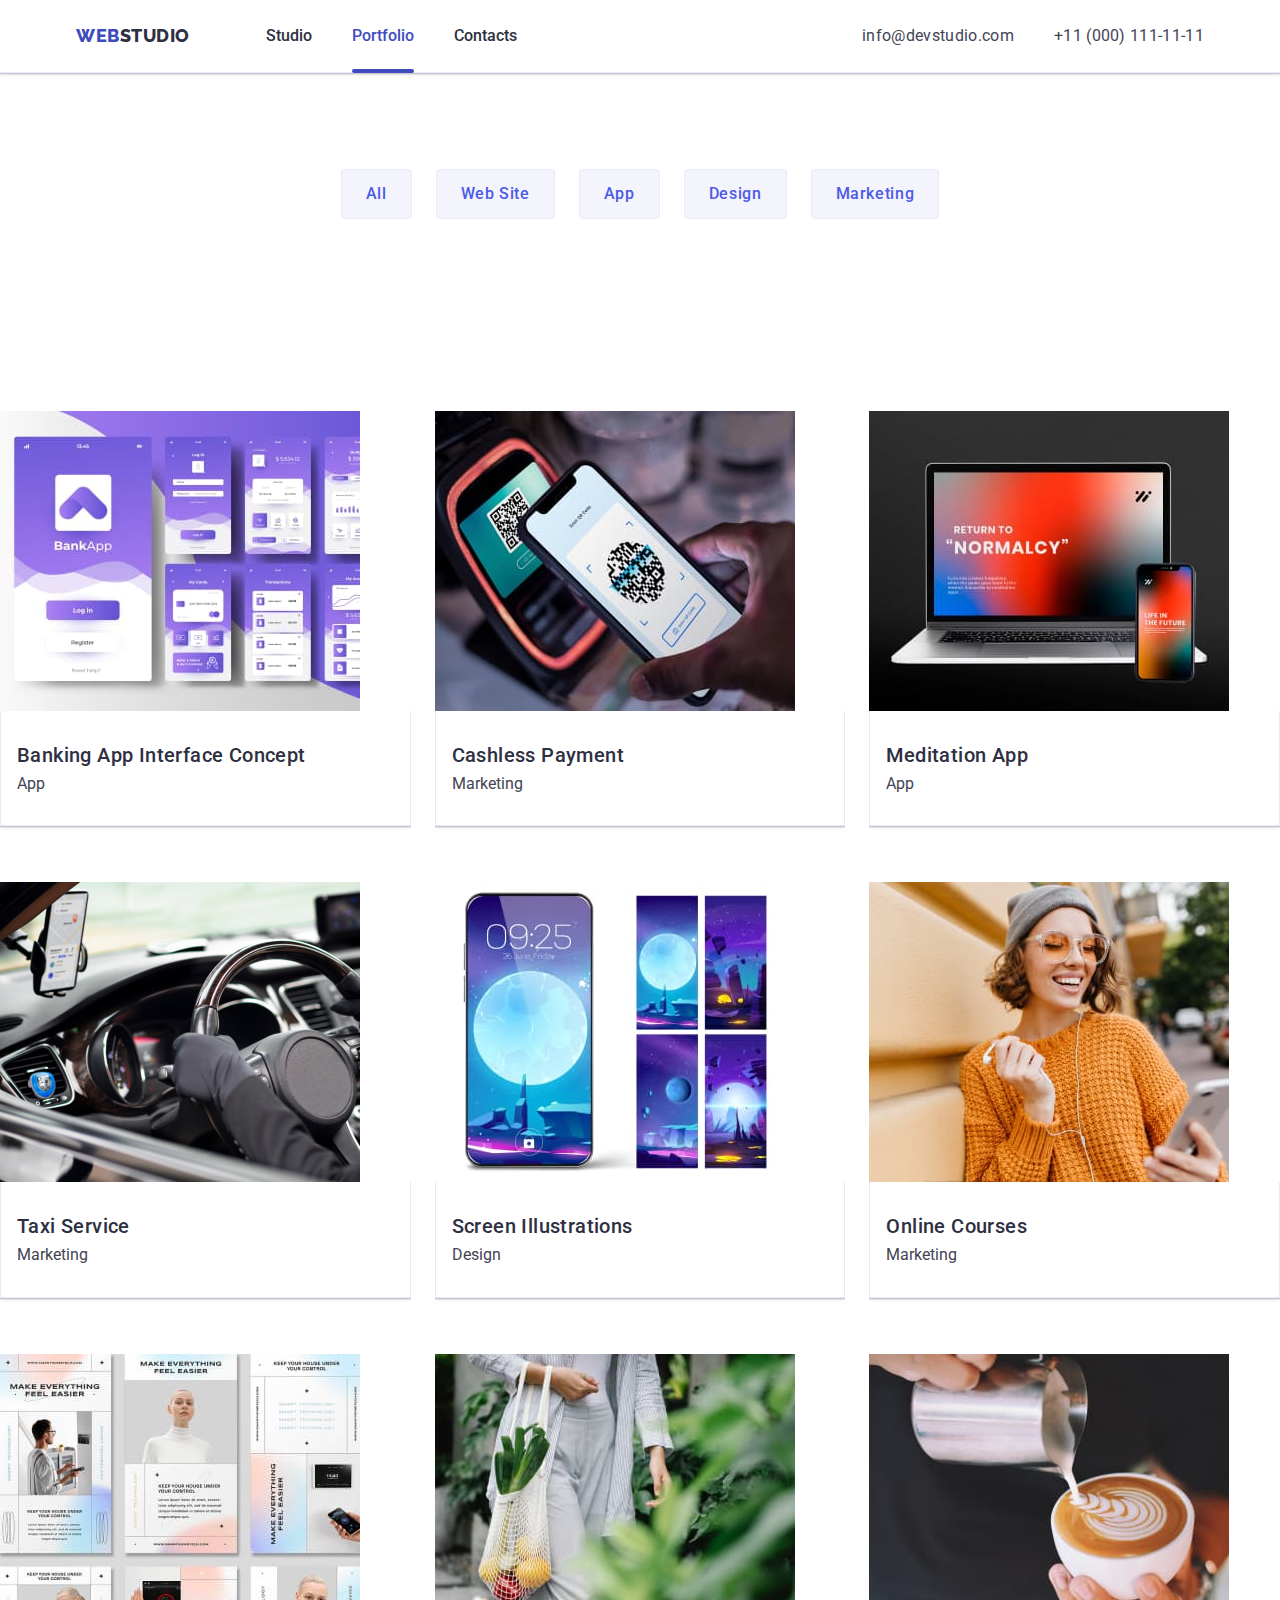
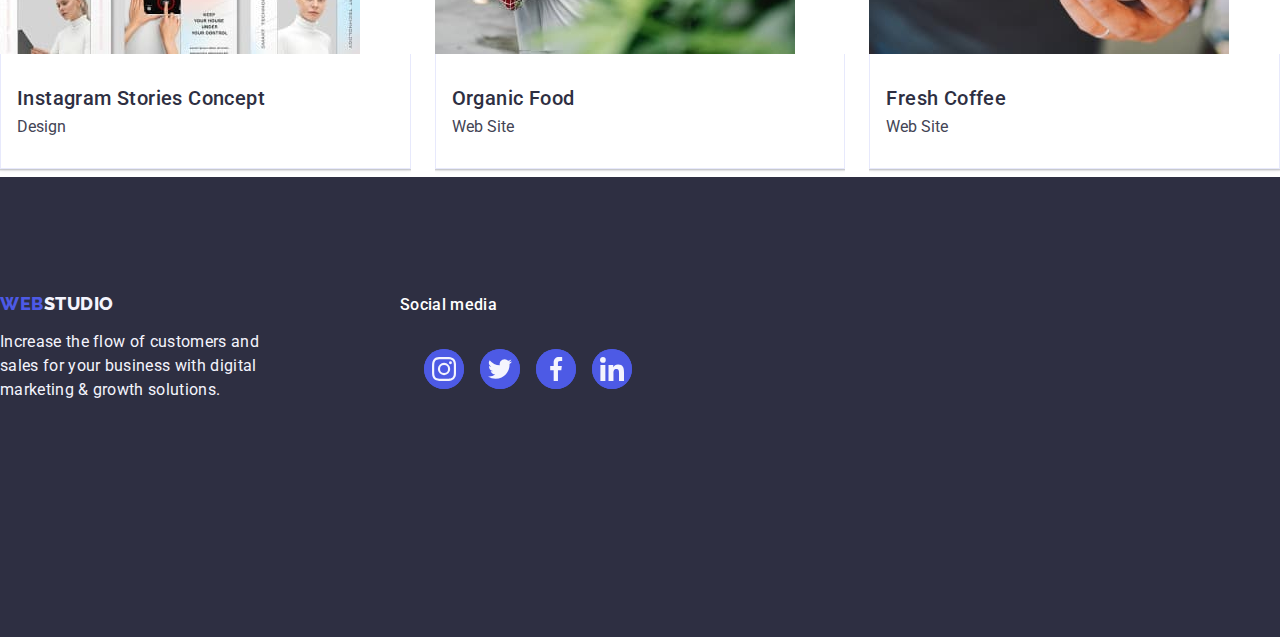
==== portfolio.html @ b07b15a2 "<p class="link projects" ====
<!DOCTYPE html>
<html lang="en">
  <head>
    <meta charset="UTF-8" />
    <meta name="viewport" content="width=device-width, initial-scale=1.0" />
    <meta name="description" content="Effective Solutions for Your Business" />
    <!-- Font links -->
    <link rel="preconnect" href="https://fonts.googleapis.com" />
    <link rel="preconnect" href="https://fonts.gstatic.com" crossorigin />
    <link
      href="https://fonts.googleapis.com/css2?family=Montserrat:ital,wght@0,700;1,400&family=Raleway:wght@800&family=Roboto:wght@400;500;700&display=swap"
      rel="stylesheet"
    />

    <!-- Normalize -->
    <link
      rel="stylesheet"
      href="https://cdn.jsdelivr.net/npm/modern-normalize@2.0.0/modern-normalize.min.css"
    />

    <title>Business</title>
    <link rel="stylesheet" href="./css/styles.css" />
  </head>
  <body>
    <!-- Header section -->
    <header class="header-start">
      <!-- Favicon -->
      <div class="header-container-header container">
        <nav class="navigation">
          <a class="link header-logo" href="./index.html"
            >Web<span class="header-logo-dark">Studio</span>
          </a>
          <ul class="pages-list list">
            <li class="pages-list-item">
              <a class="pages-list-link link" href="./index.html">Studio</a>
            </li>
            <li class="pages-list-item">
              <a class="pages-list-link current link" href="./portfolio.html"
                >Portfolio</a
              >
            </li>
            <li class="pages-list-item">
              <a class="pages-list-link link" href="">Contacts</a>
            </li>
          </ul>
        </nav>

        <address class="header-address">
          <ul class="list address-list">
            <li class="header-address-list">
              <a
                class="header-address-list-item link"
                href="./mailto:info@devstudio.com."
                >info@devstudio.com
              </a>
            </li>
            <li class="header-address-list">
              <a
                class="header-address-list-item link"
                href="./tel:+110001111111"
                >+11 (000) 111-11-11
              </a>
            </li>
          </ul>
        </address>
      </div>
    </header>

    <main>
      <!-- Filters section-->

      <section class="filters-section-filter list">
        <div class="container container-section-filter">
          <h1 class="visually-hidden">filters-section</h1>

          <ul class="list btn-list-filter">
            <li class="filter-item-btn">
              <button class="filter-list-btn-list" type="button">All</button>
            </li>
            <li class="filter-item-btn">
              <button class="filter-list-btn-list" type="button">
                Web Site
              </button>
            </li>
            <li class="filter-item-btn">
              <button class="filter-list-btn-list" type="button">App</button>
            </li>
            <li class="filter-item-btn">
              <button class="filter-list-btn-list" type="button">Design</button>
            </li>
            <li class="filter-item-btn">
              <button class="filter-list-btn-list" type="button">
                Marketing
              </button>
            </li>
          </ul>
        </div>
      </section>
      <!-- Projects section-->
      <!-- projects-card_1 -->
      <section class="projects-card">
        <ul class="list projects-card-worker">
          <li class="projects-card-item">
            <a class="link projects-card-link" href="">
              <div class="projects-box">
                <img
                  class="projects-list-img"
                  src="./images/p-img1.jpg"
                  alt="App"
                  width="360"
                  height="300"
                />
              </div>
              <div class="container-projects-card">
                <h2 class="projects-card-caption list">
                  Banking App Interface Concept
                </h2>
                <p class="projects-card-list-text">App</p>
              </div>
            </a>
          </li>

          <!-- projects-card_2 -->
          
          <li class="projects-card-item">
            <a class="link projects-card-link" href="">
              <div class="projects-box">
                <img
                  class="projects-list-img"
                  src="./images/p-img2.jpg"
                  alt="Marketing"
                  width="360"
                  height="300"
                />
                <p class="overlay-text">
                  14 Stylish and User-Friendly App Design Concepts · Task
                  Manager App · Calorie Tracker App · Exotic Fruit Ecommerce App
                  · Cloud Storage App
                </p>
              </div>

              <div class="container-projects-card">
                <h2 class="projects-card-caption list">Cashless Payment</h2>
                <p class="projects-card-list-text">Marketing</p>
              </div>
            </a>
          </li>

          <!-- projects-card_3 -->
          <li class="projects-card-item">
            <a class="link projects-card-link" href="">
              <div class="projects-box">
                <img
                  class="projects-list-img"
                  src="./images/p-img4.jpg"
                  alt="App"
                  width="360"
                  height="300"
                />
              </div>
              <div class="container-projects-card">
                <h2 class="projects-card-caption list">Meditation App</h2>
                <p class="projects-card-list-text">App</p>
              </div>
            </a>
          </li>

          <!-- projects-card_4 -->
          <li class="projects-card-item">
            <a class="link projects-card-link" href="">
              <div class="projects-box">
                <img
                  class="projects-list-img"
                  src="./images/p-img3.jpg"
                  alt="Marketing"
                  width="360"
                  height="300"
                />
              </div>

              <div class="container-projects-card">
                <h2 class="projects-card-caption list">Taxi Service</h2>
                <p class="projects-card-list-text">Marketing</p>
              </div>
            </a>
          </li>

          <!-- projects-card_5 -->
          <li class="projects-card-item">
            <a class="link projects-card-link" href="">
              <div class="projects-box">
                <img
                  class="projects-list-img"
                  src="./images/p-img5.jpg"
                  alt="Design"
                  width="360"
                  height="300"
                />
              </div>

              <div class="container-projects-card">
                <h2 class="projects-card-caption list">Screen Illustrations</h2>
                <p class="projects-card-list-text">Design</p>
              </div>
            </a>
          </li>

          <!-- projects-card_6 -->
          <li class="projects-card-item">
            <a class="link projects-card-link" href="">
              <div class="projects-box">
                <img
                  class="projects-list-img"
                  src="./images/p-img6.jpg"
                  alt="Marketing"
                  width="360"
                  height="300"
                />
              </div>

              <div class="container-projects-card">
                <h2 class="projects-card-caption list">Online Courses</h2>
                <p class="projects-card-list-text">Marketing</p>
              </div>
            </a>
          </li>

          <!-- projects-card_7 -->
          <li class="projects-card-item">
            <a class="link projects-card-link" href="">
              <div class="projects-box">
                <img
                  class="projects-list-img"
                  src="./images/p-img7.jpg"
                  alt="Design"
                  width="360"
                  height="300"
                />
              </div>

              <div class="container-projects-card">
                <h2 class="projects-card-caption list">
                  Instagram Stories Concept
                </h2>
                <p class="projects-card-list-text">Design</p>
              </div>
            </a>
          </li>

          <!-- projects-card_8 -->
          <li class="projects-card-item">
            <a class="link projects-card-link" href="">
              <div class="projects-box">
                <img
                  class="projects-list-img"
                  src="./images/p-img8.jpg"
                  alt="Web Site"
                  width="360"
                  height="300"
                />
              </div>

              <div class="container-projects-card">
                <h2 class="projects-card-caption list">Organic Food</h2>
                <p class="projects-card-list-text">Web Site</p>
              </div>
            </a>
          </li>

          <!-- projects-card_9 -->
          <li class="projects-card-item">
            <a class="link projects-card-link" href="">
              <div class="projects-box">
                <img
                  class="projects-list-img"
                  src="./images/p-img9.jpg"
                  alt="Web Site"
                  width="360"
                  height="300"
                />
              </div>

              <div class="container-projects-card">
                <h2 class="projects-card-caption list">Fresh Coffee</h2>
                <p class="projects-card-list-text">Web Site</p>
              </div>
            </a>
          </li>
        </ul>
      </section>
    </main>

    <!--Footer section-->

    <footer class="footer-finish">
      <div class="footer-content">
        <div class="footer-logo-text">
          <a class="footer-logo-link link" href="./index.html"
            >Web<span class="footer-logo-dark">Studio</span></a
          >
          <p class="footer-page-text">
            Increase the flow of customers and sales for your business with
            digital marketing & growth solutions.
          </p>
        </div>
        <div class="footer-social">
          <p class="footer-social-text">Social media</p>
          <ul class="footer-list">
            <li class="footer-item-link">
              <a href="" class="footer-icon-link">
                <svg class="footer-icon-soc" width="24" height="24">
                  <use href="./images/icons.svg#icon-instagram"></use>
                </svg>
              </a>
            </li>
            <li class="footer-item-link">
              <a href="" class="footer-icon-link">
                <svg class="footer-icon-soc" width="24" height="24">
                  <use href="./images/icons.svg#icon-twitter"></use>
                </svg>
              </a>
            </li>
            <li class="footer-item-link">
              <a href="" class="footer-icon-link">
                <svg class="footer-icon-soc" width="24" height="24">
                  <use href="./images/icons.svg#icon-facebook"></use>
                </svg>
              </a>
            </li>
            <li class="footer-item-link">
              <a href="" class="footer-icon-link">
                <svg class="footer-icon-soc" width="24" height="24">
                  <use href="./images/icons.svg#icon-linkedin"></use>
                </svg>
              </a>
            </li>
          </ul>
        </div>
      </div>
    </footer>
  </body>
</html>
---- css/styles.css ----
/* Base styles */
:root {
  --primary-font: Roboto, sans-serif;
  --link-logo-font: Raleway, sans-serif;
  --primavery-logo-color: #4d5ae5;
  --primavery-logo-color: #2e2f42;
  --primary-black-color: #212121;
  --primary-white-color: #ffffff;
  --primary-accent-color: #4d5ae5;
  --secondary-accent-color: #e7e9fc;
  --primary-navyblue-color: #2e2f42;
  --primary-slate-color: #434455;
  --active-link-color: #404bbf;
  --light-background-color: #f4f4fd;
  --light-background-color: #2e2f42;
  --primavery-background-btn-color: #f4f4fd;
  --primavery-list-color: #2e2f42;
  --primavery-doing-title: #2e2f42;
  --primavery-team-title: #2e2f42;
  --primavery-team-text: #434455;
  --primavery-footer-text: #f4f4fd;
  --primavery-page-color: #404bbf;
  --primavery-address-color: #434455;
  --primavery-header-color: #434455;
  --primavery-filter-btn-color: #4d5ae5;
  --primavery-background-filter-color: #f4f4fd;
  --primavery-caption-color: #2e2f42;
  --primavery-border-color: 1px solid #e7e9fc;
  --primavery-custtitle-color: #2e2f42;
  --primavery-cust-icon-color: #8e8f99;
  --primavery-soc-link-team-background-color: #4d5ae5;
  --primavery-footer-social-text: color: #FFFFFF;
  --primavery-footicon-background-color: #4d5ae5;
  --primavery-footer-icon-soc-fill: #f4f4fd;
}

body {
  font-family: Roboto, sans-serif;
  font-style: normal;
  background-color: #ffffff;
  font-size: 16px;
  font-weight: 400;
  color: #434455;
}
h1,
h2,
h3,
p {
  margin: 0;
}
*,
::after,
::before {
  box-sizing: border-box;
}
img {
  display: block;
}
.link {
  text-decoration: none;
}
.list {
  list-style: none;
  margin: 0;
  padding: 0;
}
.header-start {
  box-shadow: 0px 2px 1px rgba(46, 47, 66, 0.08),
    0px 1px 1px rgba(46, 47, 66, 0.16), 0px 1px 6px rgba(46, 47, 66, 0.08);
}

.container {
  width: 1158px;
  padding: 0 15px;
  margin: 0 auto;
}
.visually-hidden {
  position: absolute;
  width: 1px;
  height: 1px;
  margin: -1px;
  border: 0;
  padding: 0;

  white-space: nowrap;
  clip-path: inset(100%);
  clip: rect(0 0 0 0);
  overflow: hidden;
}
button {
  font-family: inherit;
  cursor: pointer;
}
.header-start {
  border-bottom: 1px solid #e7e9fc;
  box-shadow: 0px 2px 1px rgba(46, 47, 66, 0.08),
    0px 1px 1px rgba(46, 47, 66, 0.16), 0px 1px 6px rgba(46, 47, 66, 0.08);
}
.header-container-header {
  display: flex;
  align-items: center;
}
.navigation {
  display: flex;
  align-items: center;
}
.header-logo {
  font-family: 'Raleway', sans-serif;
  font-size: 18px;
  font-style: normal;
  font-weight: 800;
  letter-spacing: 0.03em;
  text-transform: uppercase;
  list-style: none;
  line-height: 1.17;
  margin-right: 76px;
  position: relative;
  color: #404bbf;
}
.header-logo-dark {
  color: var(--iris);
  font-family: 'Raleway', sans-serif;
  font-size: 18px;
  font-weight: 800;
  line-height: 1.17;
  text-transform: uppercase;
  color: #2e2f42;
}

.pages-list {
  display: flex;
  gap: 40px;
}
.pages-list-item {
  gap: 40px;
}

.pages-list-link {
  color: #434455;
  font-weight: 500;
  font-size: 16px;
  line-height: 1.5;
  text-decoration: none;
  color: #2e2f42;
  list-style: none;
  padding: 24px 0;
  display: block;
  position: relative;
  transition: color 250ms cubic-bezier(0.4, 0, 0.2, 1);

}

.pages-list-link.current::after {
  content: '';
  position: absolute;
  left: 0;
  display: block;
  width: 100%;
  height: 4px;
  border-radius: 2px;
  flex-shrink: 0;
  bottom: -1px;
  background-color: #404bbf;
}
.pages-list-link.current,
.pages-list-link:hover,
.pages-list-link:focus {
  color: #404bbf;
}

/* Header address */

.header-address {
  font-style: normal;
  margin-left: auto;
  gap: 40px;
}
.header-address-list {
  transition: color 250ms cubic-bezier(0.4, 0, 0.2, 1);
}

.header-address-list-item {
  color: #434455;
  font-family: Roboto, sans-serif;
  font-size: 16px;
  font-weight: 400;
  line-height: 1.5;
  letter-spacing: 0.02em;
  text-decoration: none;
  transition: color 250ms cubic-bezier(0.4, 0, 0.2, 1);
}
.header-address-list-item:hover,
.header-address-list-item:focus {
  color: #404bbf;
}
.address-list {
  display: flex;
  gap: 40px;
}

/* Hero */
.hero {
  background-color: #2e2f42;
  padding: 188px 0;
  background-repeat: no-repeat;
  background-size: cover;
  background-position: center;
  background-image: linear-gradient(
      rgba(46, 47, 66, 0.7),
      rgba(46, 47, 66, 0.7)
    ),
    url(../images/hero-office.jpg);
  max-width: 1440px;
  background-repeat: no-repeat;
  background-size: cover;
  margin: 0 auto;
}

.hero-title {
  color: var(--white, #fff);
  text-align: center;
  font-family: Roboto;
  font-size: 56px;
  font-style: normal;
  font-weight: 700;
  line-height: 1.07;
  letter-spacing: 0.02em;
  margin-right: auto;
  margin-left: auto;
  max-width: 496px;
  margin-bottom: 48px;
}
.hero-list-btn {
  color: var(--white, #fff);
  /* Button Text */
  font-size: 16px;
  font-style: normal;
  font-weight: 500;
  line-height: 1.5;
  letter-spacing: 0.04em;
  font-family: 'Roboto', sans-serif;
  font-family: inherit;
  border: none;
  min-width: 169px;
  height: 56px;
  margin-right: auto;
  margin-left: auto;
  display: block;
  border-radius: 4px;
  transition: background-color 250ms cubic-bezier(0.4, 0, 0.2, 1);
  border-radius: 4px;
  background: var(--iris, #4d5ae5);
  box-shadow: 0px 4px 4px 0px rgba(0, 0, 0, 0.15);
}

.hero-list-btn:hover,
.hero-list-btn:focus {
  background-color: #404bbf;
}

/* Indicators */

.indicators-section-list {
  padding: 120px 0;
}

.indicators-list {
  display: flex;
  gap: 24px;
}
.indicators-list-caption {
  color: #2e2f42;
  font-size: 20px;
  font-weight: 500;
  line-height: 1.2;
  letter-spacing: 0.02em;
  margin-bottom: 8px;
}
.indicators-icon-list {
  width: calc((100% - 72px) / 4);
  display: flex;
  align-items: center;
  justify-content: center;
  width: 264px;
  height: 112px;
  background-color: #f4f4fd;
  border-radius: 4px;
  margin-bottom: 8px;
}
.indicators-list-icon {
  display: flex;
}

.indicators-list-text {
  color: var(--slate, #434455);
  font-size: 16px;
  font-weight: 400;
  line-height: 1.5;
  letter-spacing: 0.02em;
}

/* We are doing */
.doing {
  padding-bottom: 120px;
}
.list-doing-title {
  color: var(--navyblue, #2e2f42);
  text-align: center;
  font-family: Roboto;
  font-size: 36px;
  font-weight: 700;
  letter-spacing: 0.02em;
  text-transform: capitalize;
  line-height: 1.11;
  margin-bottom: 72px;
}
.list-doing_do {
  box-shadow: 0px 1px 6px rgba(46, 47, 66, 0.08),
    0px 1px 1px rgba(46, 47, 66, 0.16), 0px 2px 1px rgba(46, 47, 66, 0.08);
}
.doing-list-list {
  display: flex;
  gap: 24px;
}

.doing-list-img {
  width: calc((100% - 72px) / 4);
}

/* Team card */

.team {
  padding: 120px 0;  
  max-width: 1440px;
  margin: auto;
}
.team-card-container {
  padding: 32px 0;;
}

.team-title-list {
  color: var(--navyblue, #2e2f42);
  text-align: center;
  font-family: Roboto;
  font-size: 36px;
  font-weight: 700;
  line-height: 1.11;
  letter-spacing: 0.02em;
  text-transform: capitalize; 
  margin-bottom: 72px;
}
.team-list {
  letter-spacing: 0.02em;
  display: flex;
  gap: 24px;
}
.team-list-img {
  border-radius: 0px 0px 4px 4px;
  box-shadow: 0px 2px 1px 0px rgba(46, 47, 66, 0.08),
    0px 1px 1px 0px rgba(46, 47, 66, 0.16),
    0px 1px 6px 0px rgba(46, 47, 66, 0.08);
  width: calc(100%-72px) / 4;
  display: block;
  max-width: 100%;
  height: auto;
}
.team-card-name {
  padding: 32px 0;
  width: 232px;
  height: 56px;
}

.team-list-position {
  color: var(--navyblue, #2e2f42);
  font-family: Roboto;
  font-size: 20px;
  font-weight: 500;
  line-height: 1.2;
  letter-spacing: 0.02em;
  text-align: center;
  margin-bottom: 8px;
}

.team-list-text {
  margin-bottom: 8px;
  text-align: center;
  font-size: 16px;
  line-height: 1.5em;
  letter-spacing: 0.02em;
}
.social-list {
  display: flex;
  gap: 24px;
  justify-content: center;
  
}
.social-card-item {
 width: 40px;
 height: 40px;
 
}
.social-team-link {
  border-radius: 50%;
  width: 100%;
  height: 100%;
  background-color: #4d5ae5; 
  display: flex;
  align-items: center;
  justify-content: center;
  transition: background-color 250ms cubic-bezier(0.4, 0, 0.2, 1);
}
.social-team-link:hover,
.social-team-link:focus {
  background-color: #404bbf;
}
.social-team-icon {
  fill: #f4f4fd;  
}

/* Customers section */
.customers-section-link {
  padding-top: 120px;
  padding-bottom: 120px;
}

.customers-title {
  color: #2e2f42;
  font-size: 36px;
  line-height: 1.11;
  margin-bottom: 72px;
  display: flex;
  align-items: center;
  justify-content: center;
}
.customers-link-icon {
  display: flex;
  gap: 24px;
}
.customers-social-icon {
  width: calc((100% - 120px) / 6);
  height: 88px;
  color: 250ms cubic-bezier(0.4, 0, 0.2, 1);
}

.social-link {
  width: 100%;
  height: 100%;
  border: 1px solid #8e8f99;
  border-radius: 4px;
  display: flex;
  align-items: center;
  justify-content: center;
  color: #8e8f99;
  transition: border-color 250ms cubic-bezier(0.4, 0, 0.2, 1),
  color 250ms cubic-bezier(0.4, 0, 0.2, 1);
}
.social-link:hover,
.social-link:focus {
  border-color: #404bbf; 
  color: #404bbf;
    
}
.icon-customers-link {
  fill: currentColor;
}

/* Footer */
.footer-finish {
  background-color: #2e2f42;
  padding: 100px 0;
}
.footer-content {  
  align-items: baseline;
  margin-right: 120px;
  display: flex;
 }
 .footer-logo-text {
  margin-right: 120px;
 }

.footer-logo-link {
  color: var(--iris, #4d5ae5);
  font-family: 'Raleway', sans-serif;
  font-size: 18px;
  font-style: normal;
  font-weight: 800;
  letter-spacing: 0.03em;
  text-transform: uppercase;
  list-style: none;
  line-height: 1.17;
  background-color: #2e2f42;
  margin-bottom: 16px;
  display: inline-block;
}

.footer-logo-dark {
  text-transform: uppercase;
  color: #2e2f42;
  color: #f4f4fd;
  margin-bottom: 16px;
}

.footer-page-text {
  color: var(--cloud, #f4f4fd);
  font-family: 'Roboto', sans-serif;
  font-size: 16px;
  font-style: normal;
  line-height: 1.5;
  letter-spacing: 0.02em;
  border: none;
  max-width: 264px;
  margin-bottom: 16px;
}
.footer-social {  
  gap: 24px;  
  align-items: center;
  justify-content: center;
  margin-bottom: 132px; 
 
                        
}
.footer-social-text {
  font-weight: 500;
  font-size: 16px;
  line-height: 1.5;
  letter-spacing: 0.02em;
  color: #ffffff;
  padding: 16px;
  margin-bottom: 16px;  
  
}
.footer-list {
  display: flex;
  gap: 16px;   
}
.footer-item-link {
  width: 100%;
  height: 100%; 
  background-color: #4d5ae5;
  border-radius: 50%;
  display: flex;
  align-items: center;
  justify-content: center;
  width: calc((100% - 36px) / 4);
  width: 40px;
  height: 40px;
  
}
.footer-icon-link {
  width: 100%;
  height: 100%; 
  display: flex;
  align-items: center;
  justify-content: center;   
  fill: var(--iris, #4D5AE5);
  background-color: #4d5ae5;
  border-radius: 50%;
  transition: background-color 250ms cubic-bezier(0.4, 0, 0.2, 1);
}
.footer-icon-link:hover,
.footer-icon-link:focus {
background-color: #31d0aa;

}

.footer-icon-soc {
 gap: 16px;
 color: rgba(244, 244, 253, 1);
 fill:  #f4f4fd; 
}
 


/* Modal window  */
.backrop {
 position: fixed;
  top: 0;
  left: 0;
  width: 100%;
  height: 100%;  
  background-color: rgba(46, 47, 66, 0.4);
  visibility: 250ms cubic-bezier(0.4, 0, 0.2, 1); 
   transition: opacity 250ms cubic-bezier(0.4, 0, 0.2, 1), visibility 250ms cubic-bezier(0.4, 0, 0.2, 1);
}

.backrop.is-hidden {
  opacity: 0;
  pointer-events: none;
  visibility: hidden;
  
}
.modal {
  transition: opacity 250ms cubic-bezier(0.4, 0, 0.2, 1);
  position: absolute;
  transform: translate(-50%, -50%) scale(1); 
  top: 50%;
  left: 50%;
  opacity: 1;
  width: 408px;
  min-height: 584px;
  border-radius: 4px;
  transition: transform 250ms cubic-bezier(0.4, 0, 0.2, 1);
  box-shadow:  0px 1px 1px rgba(0, 0, 0, 0.14);
  background: var(--dairy, #FCFCFC);
  box-shadow: 0px 1px 1px rgba(0, 0, 0, 0.14), 0px 1px 3px rgba(0, 0, 0, 0.12), 0px 2px 1px rgba(0, 0, 0, 0.2); 

}
.modal-btn {
  position: absolute;
  top: 24px;
  right: 24px;
  width: 24px;
  height: 24px;
  border-radius: 50%; 
  display: flex;
  align-items: center;
  justify-content: center;
  padding: 0;   
  background-color: #e7e9fc;
  border: 1px solid rgba(0, 0, 0, 0.1);  
  transition: background-color 250ms cubic-bezier(0.4, 0, 0.2, 1), border 250ms cubic-bezier(0.4, 0, 0.2, 1); 
}
.modal-btn:hover,
.modal-btn:focus {
 background-color: #404bbf;
 border: none;
 fill: #ffffff;
}
 
.modal-btn-icon {
  color: rgba(46, 47, 66, 1);
  flex-shrink: 0;
   transition: fill 250ms cubic-bezier(0.4, 0, 0.2, 1); 
}
/* Portfolio*/

.container-section-main {
  padding-top: 96px;
  padding-bottom: 120px;
}

/* Filter */

.filters-section-filter {
  padding-top: 96px;
  padding-bottom: 120px;
}
.container-section-filter {
  align-items: center;
  gap: 24px;
}
.btn-list-filter {
  display: flex;
  justify-content: center;
  gap: 24px;
  margin-bottom: 72px;
}
.filter-item-btn {
  transition: color 250ms cubic-bezier(0.4, 0, 0.2, 1),
   background-color 250ms cubic-bezier(0.4, 0, 0.2, 1),
   border-color 250ms cubic-bezier(0.4, 0, 0.2, 1), box-shadow 250ms cubic-bezier(0.4, 0, 0.2, 1);
}

.filter-list-btn-list {
  text-align: center;
  list-style: none;
  font-family: 'Roboto', sans-serif;
  font-size: 16px;
  font-style: normal;
  font-weight: 500;
  line-height: 1.5;
  letter-spacing: 0.04em;
  color: #4d5ae5;
  cursor: pointer;
  background: #f4f4fd;
  justify-content: center;
  padding: 12px 24px;
  border: 1px solid #e7e9fc;
  border-radius: 4px;
  transition: color 250ms cubic-bezier(0.4, 0, 0.2, 1), background-color 250ms cubic-bezier(0.4, 0, 0.2, 1), border-color 250ms cubic-bezier(0.4, 0, 0.2, 1), box-shadow 250ms cubic-bezier(0.4, 0, 0.2, 1);
}

.filter-list-btn-list:hover,
.filter-list-btn-list:focus {
  color: #ffffff;
  background-color: #404bbf;
  border: 1px solid transparent;
  box-shadow: 0px 3px 1px rgba(0, 0, 0, 0.1), 0px 2px 1px rgba(0, 0, 0, 0.08), 0px 2px 2px rgba(0, 0, 0, 0.12);
}

/* Projects */
.projects-card {
  position: relative;
  overflow: hidden;
}
.projects-card-worker {
  text-decoration: none;
  display: flex;
  flex-wrap: wrap;
  column-gap: 24px;
  row-gap: 48px;  
}
.projects-card-item {
  list-style: none;
  text-decoration: none;
  width: calc((100% - 48px) / 3);
  overflow: hidden;  
}
.projects-card-item{
  display: block;
  transition: box-shadow 250ms cubic-bezier(0.4, 0, 0.2, 1); 
}
.projects-card-link {
  display: block;
  box-shadow: 0px 1px 6px rgba(46, 47, 66, 0.08),
   0px 1px 1px rgba(46, 47, 66, 0.16),
    0px 2px 1px rgba(46, 47, 66, 0.08);
}
.projects-card--link:hover,
.projects-card--link:focus {
  box-shadow: 0px 1px 6px rgba(46, 47, 66, 0.08), 0px 1px 1px rgba(46, 47, 66, 0.16), 0px 2px 1px rgba(46, 47, 66, 0.08);
}
.projects-card-link:hover .overlay {
 transform: translateX(0);
}
.projects-box {
  position: relative;
  overflow: hidden; 
}
.projects-list-img {
display: block;
}
.overlay-text {
  position: absolute;
  display: flex;
  align-items: center;
  justify-content: center;
  top: 0;
  left: 0; 
  width: 360px;
  height: 300px;                
  padding: 40px;
  transform: translateY(100%);
  transition-property: transform;
  transition-duration: 400ms;
  transition-timing-function: ease;    
  background: var(--iris, #4D5AE5);
  color: var(--cloud, #F4F4FD);  
  padding: 24px 16px;   
  font-size: 16px;
  font-style: normal;
  font-weight: 400;
  line-height: 1.5;
  letter-spacing: 0,2em; 
}


.container-projects-card {
  padding: 32px 16px;
  border: 1px solid #e7e9fc;
  border-top: none;
  margin-bottom: 8px;
  position: relative;
  overflow: hidden;
}

.projects-card-caption {
  font-family: 'Roboto', sans-serif;
  font-size: 20px;
  font-style: normal;
  font-weight: 500;
  line-height: 1.2;
  letter-spacing: 0.02em;
  color: #2e2f42;
  margin-bottom: 8px;
}

.projects-card-list-text {
  color: var(--slate, #434455);
  font-family: 'Roboto', sans-serif;
  font-size: 16px;
  font-style: normal;
  font-weight: 400;
  text-decoration: none;
  
}
.projects-card-list-text:hover,
.projects-card-list-text:focus {
  transform: translateY(0%);
}
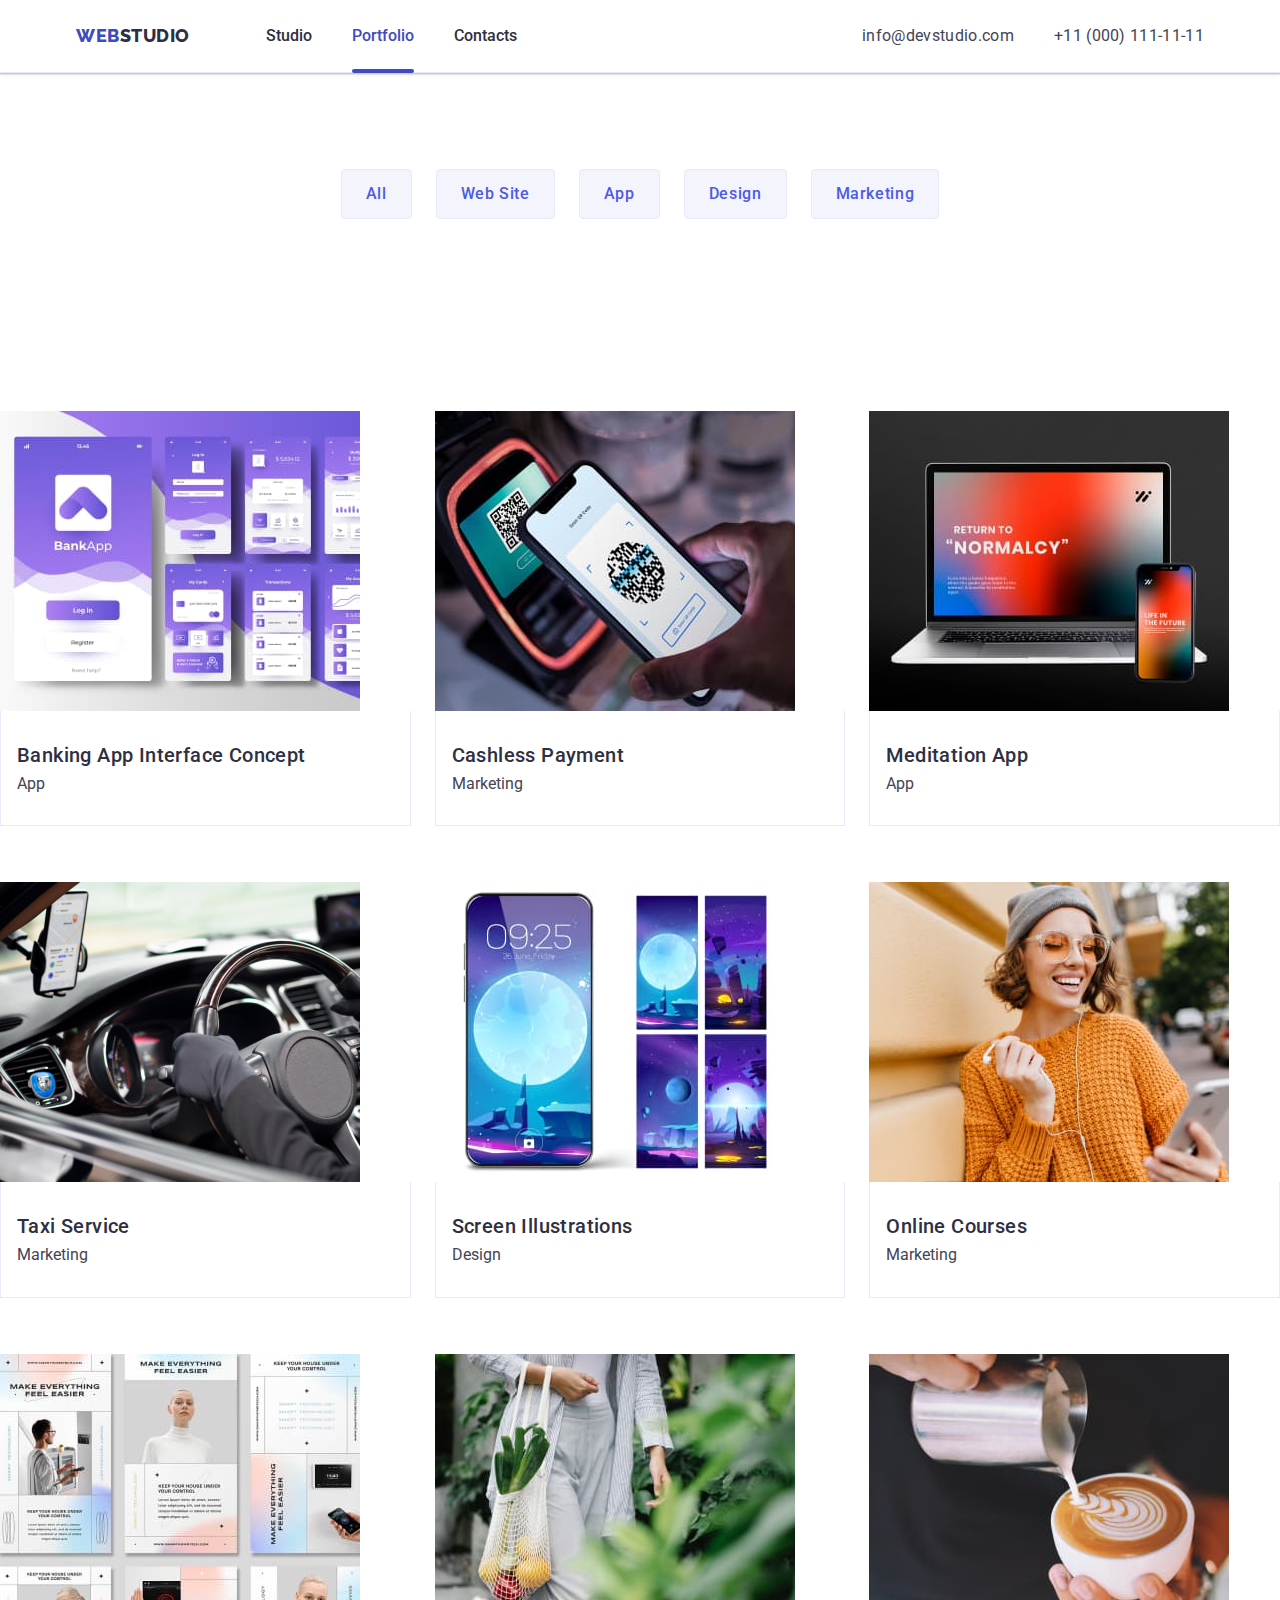
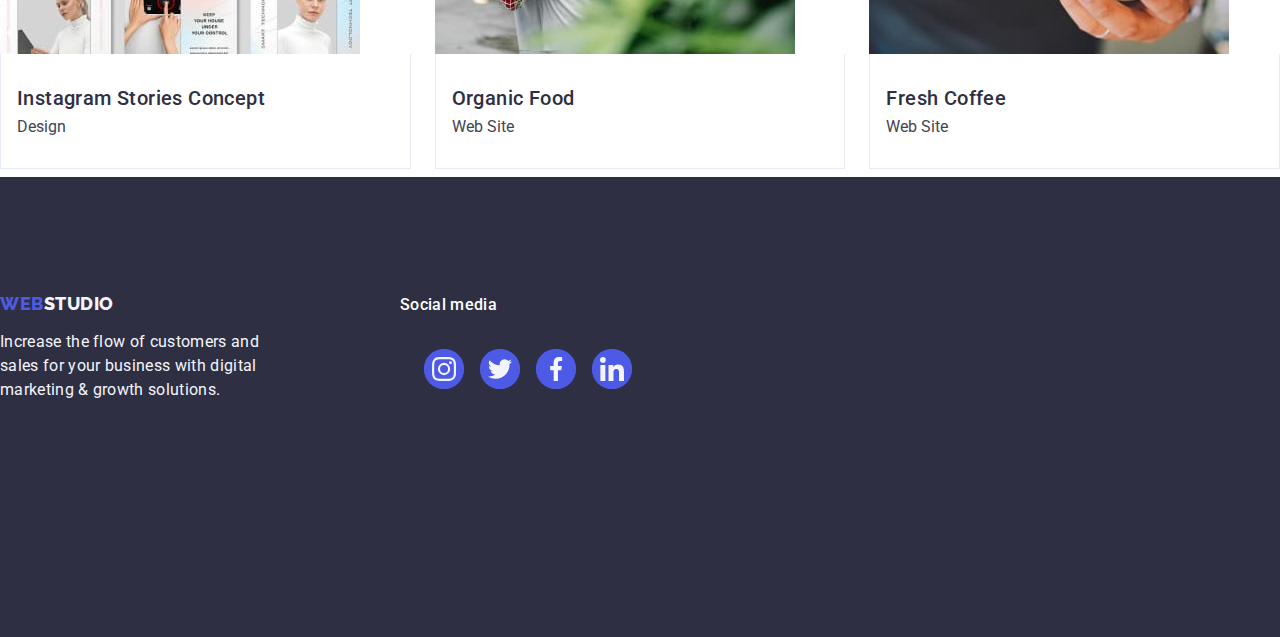
==== commit b24c9bea: "projects-card-" ====
--- a/portfolio.html
+++ b/portfolio.html
@@ -110,13 +110,14 @@
                   width="360"
                   height="300"
                 />
-              </div>
+              
               <div class="container-projects-card">
                 <h2 class="projects-card-caption list">
                   Banking App Interface Concept
                 </h2>
                 <p class="projects-card-list-text">App</p>
               </div>
+            </div>
             </a>
           </li>
 
--- a/css/styles.css
+++ b/css/styles.css
@@ -712,12 +712,11 @@
 }
 .projects-card-link {
   display: block;
-  box-shadow: 0px 1px 6px rgba(46, 47, 66, 0.08),
-   0px 1px 1px rgba(46, 47, 66, 0.16),
-    0px 2px 1px rgba(46, 47, 66, 0.08);
-}
-.projects-card--link:hover,
-.projects-card--link:focus {
+  transition: box-shadow 250ms linear;
+  
+}
+.projects-card-link:hover,
+.projects-card-link:focus {
   box-shadow: 0px 1px 6px rgba(46, 47, 66, 0.08), 0px 1px 1px rgba(46, 47, 66, 0.16), 0px 2px 1px rgba(46, 47, 66, 0.08);
 }
 .projects-card-link:hover .overlay {
@@ -740,7 +739,7 @@
   width: 360px;
   height: 300px;                
   padding: 40px;
-  transform: translateY(100%);
+  transform: translateX(-100%);
   transition-property: transform;
   transition-duration: 400ms;
   transition-timing-function: ease;    
@@ -751,7 +750,8 @@
   font-style: normal;
   font-weight: 400;
   line-height: 1.5;
-  letter-spacing: 0,2em; 
+  
+   
 }
 
 
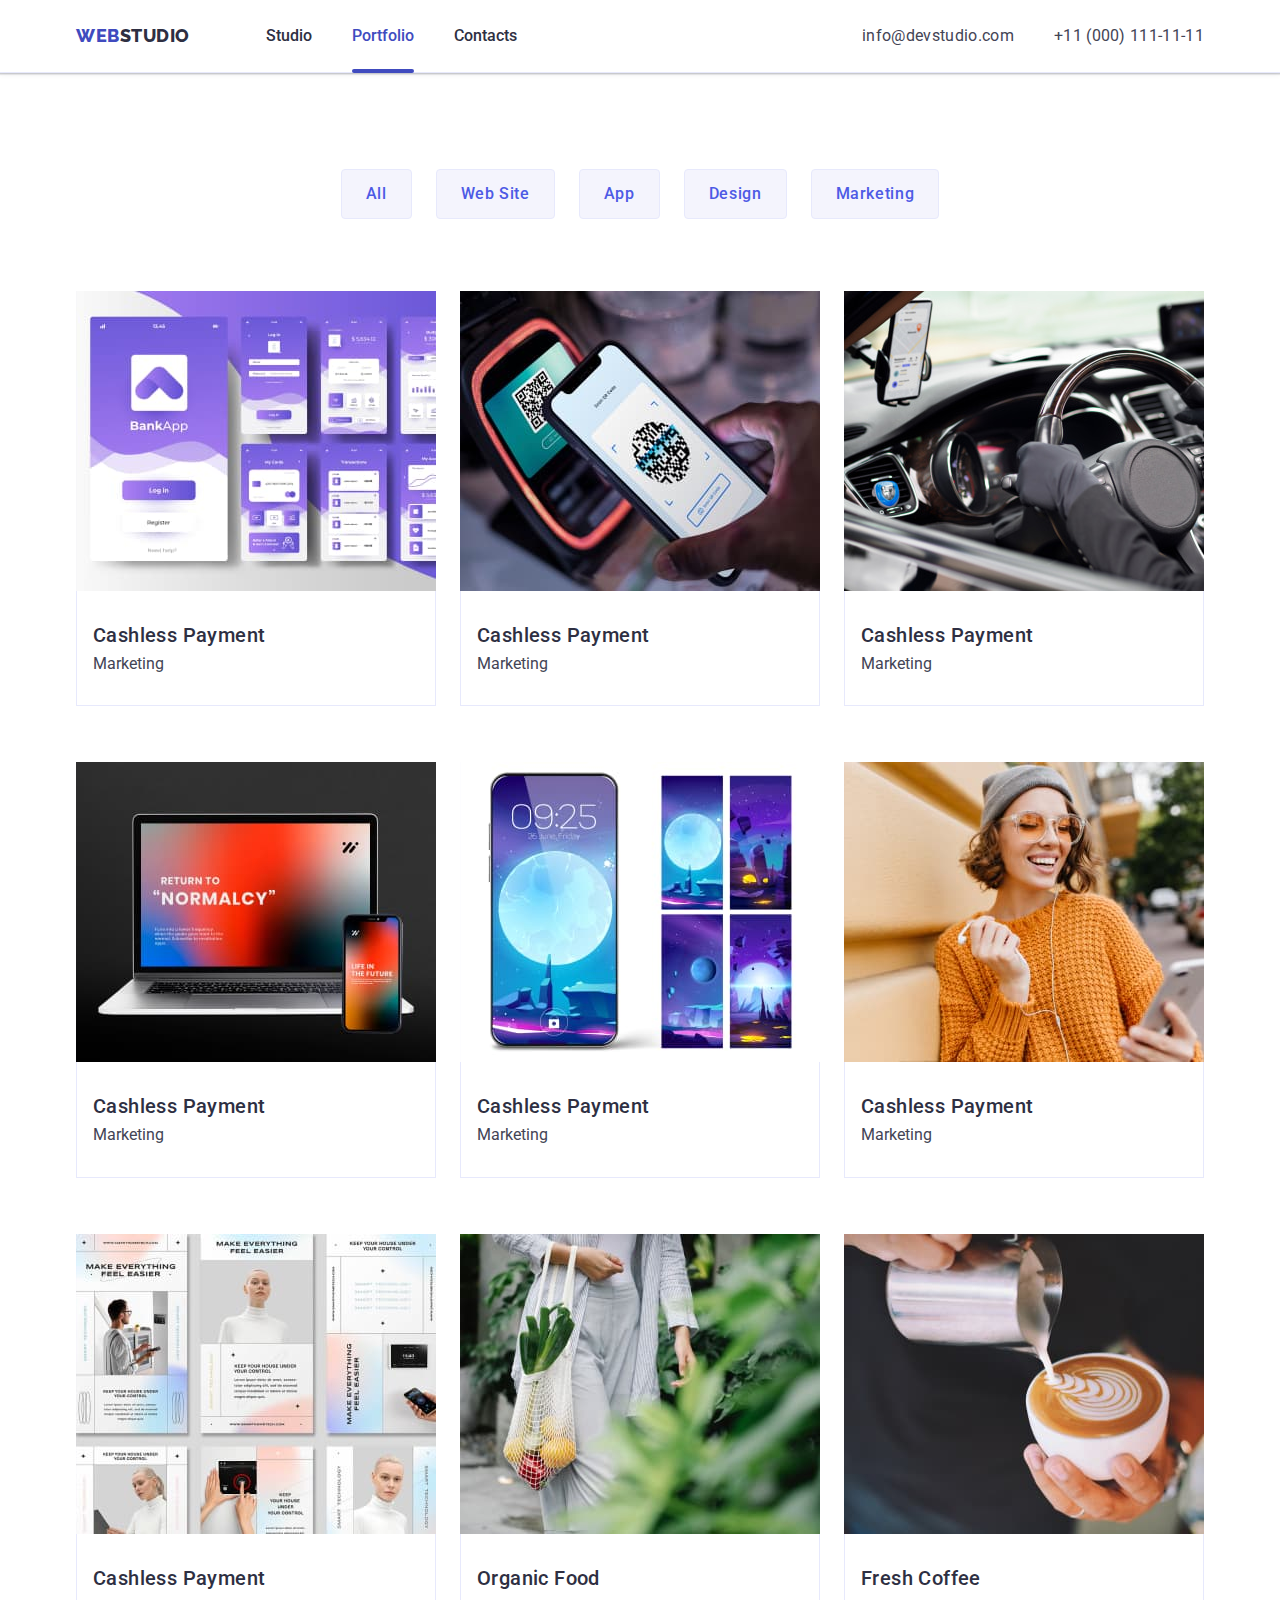
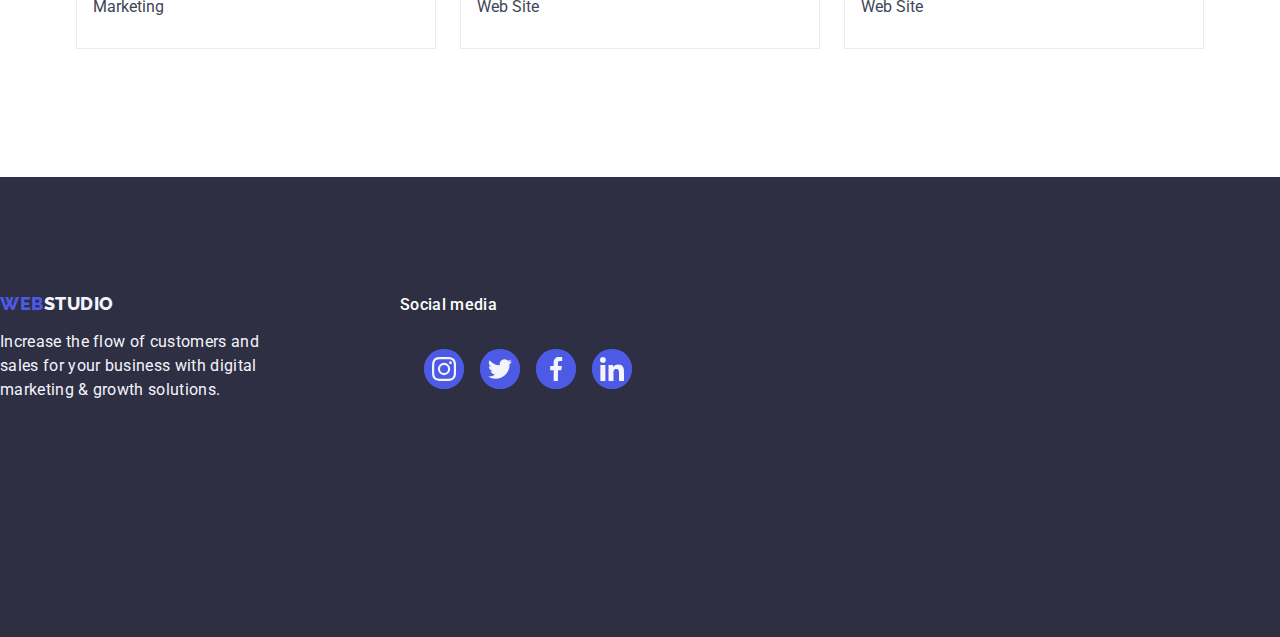
==== commit e2f425cf: "portfolso" ====
--- a/portfolio.html
+++ b/portfolio.html
@@ -65,11 +65,12 @@
         </address>
       </div>
     </header>
-
-    <main>
+<main>
+    
       <!-- Filters section-->
 
       <section class="filters-section-filter list">
+        
         <div class="container container-section-filter">
           <h1 class="visually-hidden">filters-section</h1>
 
@@ -94,11 +95,11 @@
               </button>
             </li>
           </ul>
-        </div>
-      </section>
-      <!-- Projects section-->
-      <!-- projects-card_1 -->
-      <section class="projects-card">
+        
+      
+                  <!-- Projects section-->
+                   <!-- projects-card_1 -->
+      
         <ul class="list projects-card-worker">
           <li class="projects-card-item">
             <a class="link projects-card-link" href="">
@@ -106,18 +107,21 @@
                 <img
                   class="projects-list-img"
                   src="./images/p-img1.jpg"
-                  alt="App"
-                  width="360"
-                  height="300"
-                />
-              
-              <div class="container-projects-card">
-                <h2 class="projects-card-caption list">
-                  Banking App Interface Concept
-                </h2>
-                <p class="projects-card-list-text">App</p>
-              </div>
-            </div>
+                  alt="Marketing"
+                  width="360"
+                  height="300"
+                />
+                <p class="overlay-text">
+                  14 Stylish and User-Friendly App Design Concepts · Task
+                  Manager App · Calorie Tracker App · Exotic Fruit Ecommerce App
+                  · Cloud Storage App
+                </p>
+              </div>
+
+              <div class="container-projects-card">
+                <h2 class="projects-card-caption list">Cashless Payment</h2>
+                <p class="projects-card-list-text">Marketing</p>
+              </div>
             </a>
           </li>
 
@@ -153,60 +157,73 @@
               <div class="projects-box">
                 <img
                   class="projects-list-img"
+                  src="./images/p-img3.jpg"
+                  alt="Marketing"
+                  width="360"
+                  height="300"
+                />
+                <p class="overlay-text">
+                  14 Stylish and User-Friendly App Design Concepts · Task
+                  Manager App · Calorie Tracker App · Exotic Fruit Ecommerce App
+                  · Cloud Storage App
+                </p>
+              </div>
+
+              <div class="container-projects-card">
+                <h2 class="projects-card-caption list">Cashless Payment</h2>
+                <p class="projects-card-list-text">Marketing</p>
+              </div>
+            </a>
+          </li>
+           <!-- projects-card_4 -->
+          <li class="projects-card-item">
+            <a class="link projects-card-link" href="">
+              <div class="projects-box">
+                <img
+                  class="projects-list-img"
                   src="./images/p-img4.jpg"
-                  alt="App"
-                  width="360"
-                  height="300"
-                />
-              </div>
-              <div class="container-projects-card">
-                <h2 class="projects-card-caption list">Meditation App</h2>
-                <p class="projects-card-list-text">App</p>
-              </div>
-            </a>
-          </li>
-
-          <!-- projects-card_4 -->
-          <li class="projects-card-item">
-            <a class="link projects-card-link" href="">
-              <div class="projects-box">
-                <img
-                  class="projects-list-img"
-                  src="./images/p-img3.jpg"
-                  alt="Marketing"
-                  width="360"
-                  height="300"
-                />
-              </div>
-
-              <div class="container-projects-card">
-                <h2 class="projects-card-caption list">Taxi Service</h2>
-                <p class="projects-card-list-text">Marketing</p>
-              </div>
-            </a>
-          </li>
-
-          <!-- projects-card_5 -->
+                  alt="Marketing"
+                  width="360"
+                  height="300"
+                />
+                <p class="overlay-text">
+                  14 Stylish and User-Friendly App Design Concepts · Task
+                  Manager App · Calorie Tracker App · Exotic Fruit Ecommerce App
+                  · Cloud Storage App
+                </p>
+              </div>
+
+              <div class="container-projects-card">
+                <h2 class="projects-card-caption list">Cashless Payment</h2>
+                <p class="projects-card-list-text">Marketing</p>
+              </div>
+            </a>
+          </li>
+           <!-- projects-card_5 -->
           <li class="projects-card-item">
             <a class="link projects-card-link" href="">
               <div class="projects-box">
                 <img
                   class="projects-list-img"
                   src="./images/p-img5.jpg"
-                  alt="Design"
-                  width="360"
-                  height="300"
-                />
-              </div>
-
-              <div class="container-projects-card">
-                <h2 class="projects-card-caption list">Screen Illustrations</h2>
-                <p class="projects-card-list-text">Design</p>
-              </div>
-            </a>
-          </li>
-
-          <!-- projects-card_6 -->
+                  alt="Marketing"
+                  width="360"
+                  height="300"
+                />
+                <p class="overlay-text">
+                  14 Stylish and User-Friendly App Design Concepts · Task
+                  Manager App · Calorie Tracker App · Exotic Fruit Ecommerce App
+                  · Cloud Storage App
+                </p>
+              </div>
+
+              <div class="container-projects-card">
+                <h2 class="projects-card-caption list">Cashless Payment</h2>
+                <p class="projects-card-list-text">Marketing</p>
+              </div>
+            </a>
+          </li>
+           <!-- projects-card_6 -->
           <li class="projects-card-item">
             <a class="link projects-card-link" href="">
               <div class="projects-box">
@@ -217,10 +234,15 @@
                   width="360"
                   height="300"
                 />
-              </div>
-
-              <div class="container-projects-card">
-                <h2 class="projects-card-caption list">Online Courses</h2>
+                <p class="overlay-text">
+                  14 Stylish and User-Friendly App Design Concepts · Task
+                  Manager App · Calorie Tracker App · Exotic Fruit Ecommerce App
+                  · Cloud Storage App
+                </p>
+              </div>
+
+              <div class="container-projects-card">
+                <h2 class="projects-card-caption list">Cashless Payment</h2>
                 <p class="projects-card-list-text">Marketing</p>
               </div>
             </a>
@@ -233,17 +255,20 @@
                 <img
                   class="projects-list-img"
                   src="./images/p-img7.jpg"
-                  alt="Design"
-                  width="360"
-                  height="300"
-                />
-              </div>
-
-              <div class="container-projects-card">
-                <h2 class="projects-card-caption list">
-                  Instagram Stories Concept
-                </h2>
-                <p class="projects-card-list-text">Design</p>
+                  alt="Marketing"
+                  width="360"
+                  height="300"
+                />
+                <p class="overlay-text">
+                  14 Stylish and User-Friendly App Design Concepts · Task
+                  Manager App · Calorie Tracker App · Exotic Fruit Ecommerce App
+                  · Cloud Storage App
+                </p>
+              </div>
+
+              <div class="container-projects-card">
+                <h2 class="projects-card-caption list">Cashless Payment</h2>
+                <p class="projects-card-list-text">Marketing</p>
               </div>
             </a>
           </li>
@@ -288,8 +313,9 @@
             </a>
           </li>
         </ul>
+      </div>
       </section>
-    </main>
+   </main>
 
     <!--Footer section-->
 
--- a/css/styles.css
+++ b/css/styles.css
@@ -704,30 +704,27 @@
   list-style: none;
   text-decoration: none;
   width: calc((100% - 48px) / 3);
-  overflow: hidden;  
-}
-.projects-card-item{
+  overflow: hidden; 
   display: block;
-  transition: box-shadow 250ms cubic-bezier(0.4, 0, 0.2, 1); 
-}
+  transition: box-shadow 250ms cubic-bezier(0.4, 0, 0.2, 1);  
+}
+
 .projects-card-link {
   display: block;
-  transition: box-shadow 250ms linear;
-  
+   
 }
 .projects-card-link:hover,
 .projects-card-link:focus {
+  transform: translateX(0);
   box-shadow: 0px 1px 6px rgba(46, 47, 66, 0.08), 0px 1px 1px rgba(46, 47, 66, 0.16), 0px 2px 1px rgba(46, 47, 66, 0.08);
 }
-.projects-card-link:hover .overlay {
- transform: translateX(0);
-}
+
 .projects-box {
   position: relative;
   overflow: hidden; 
 }
 .projects-list-img {
-display: block;
+  display: block;
 }
 .overlay-text {
   position: absolute;
@@ -736,25 +733,22 @@
   justify-content: center;
   top: 0;
   left: 0; 
-  width: 360px;
-  height: 300px;                
+  width: 100%;
+  height: 100%;                
   padding: 40px;
-  transform: translateX(-100%);
-  transition-property: transform;
-  transition-duration: 400ms;
-  transition-timing-function: ease;    
+  transform: translateX(-100%);   
   background: var(--iris, #4D5AE5);
-  color: var(--cloud, #F4F4FD);  
-  padding: 24px 16px;   
+  color: var(--cloud, #F4F4FD);      
   font-size: 16px;
   font-style: normal;
   font-weight: 400;
-  line-height: 1.5;
-  
-   
-}
-
-
+  line-height: 1.5;  
+  transition: box-shadow 250ms linear;  
+}
+.overlay-text:hover .overlay,
+.overlay-text:focus .overlay {
+  transform: translateX(0);
+}
 .container-projects-card {
   padding: 32px 16px;
   border: 1px solid #e7e9fc;
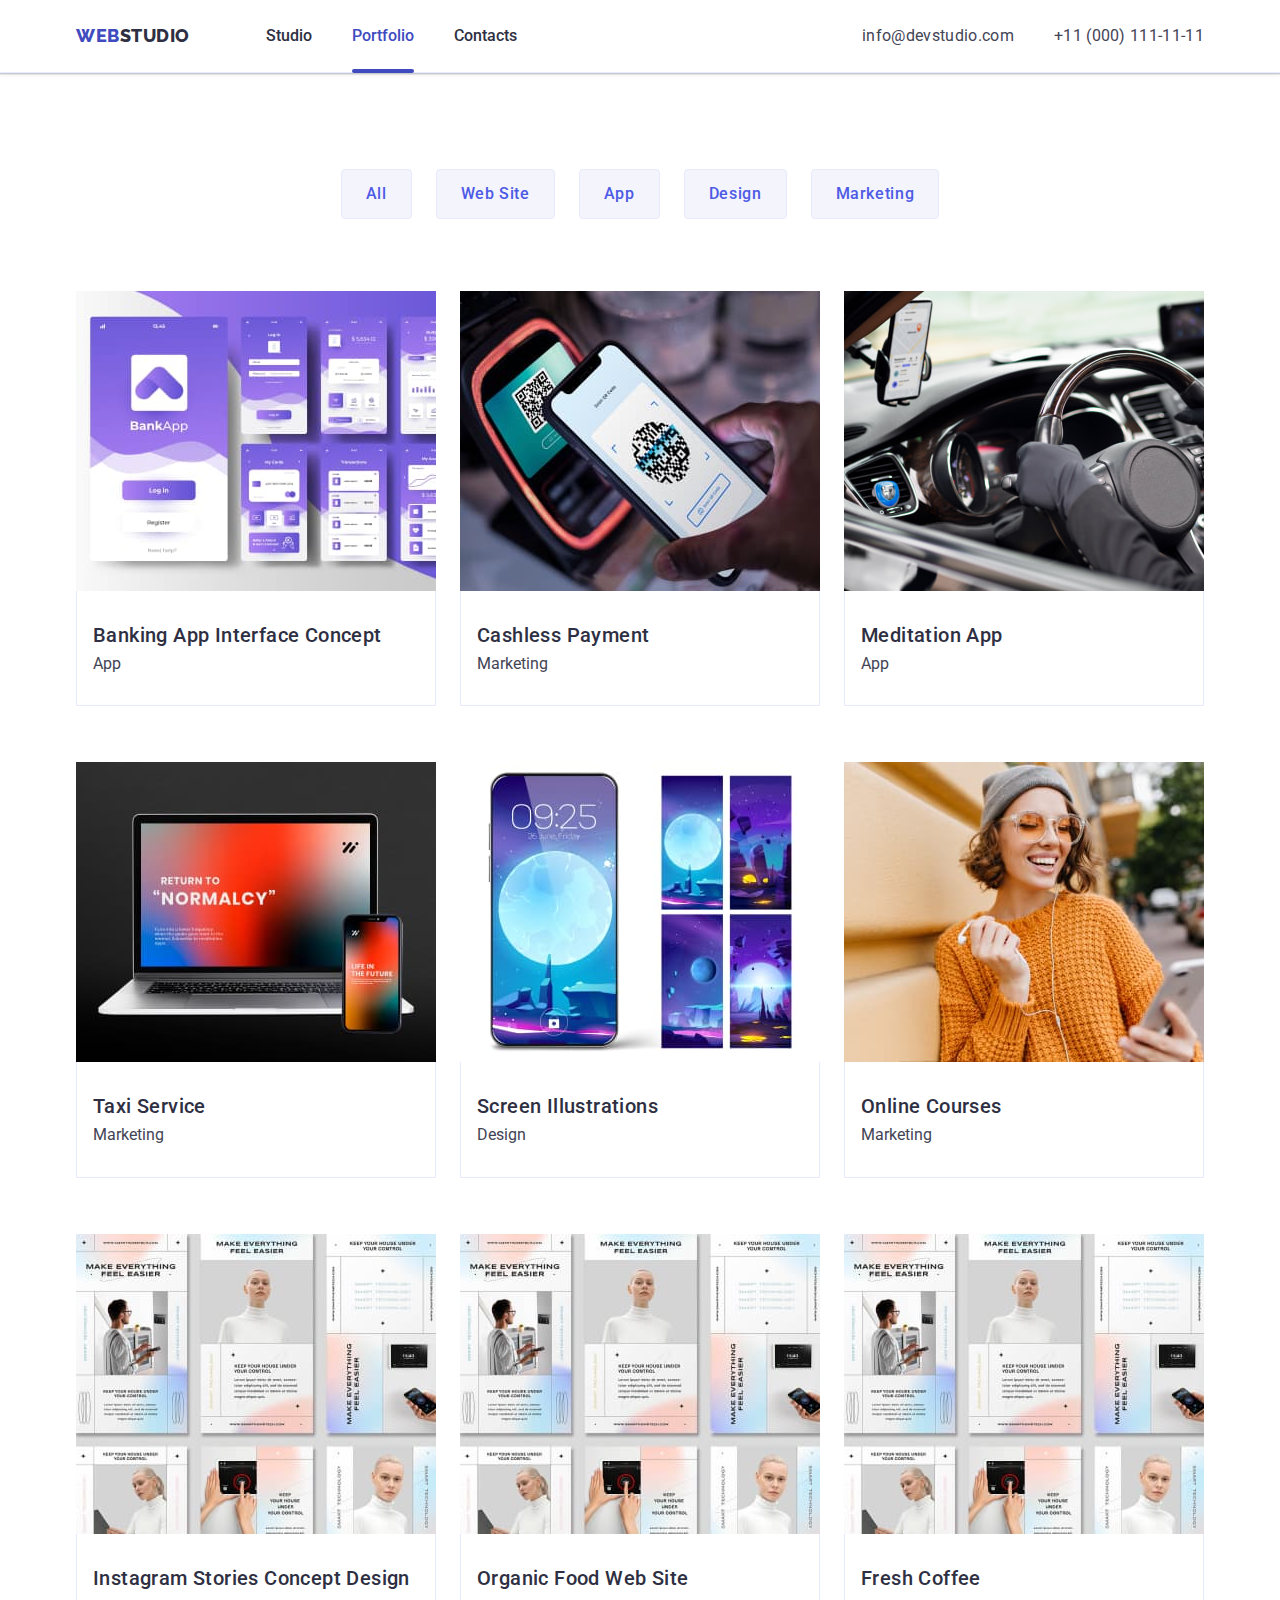
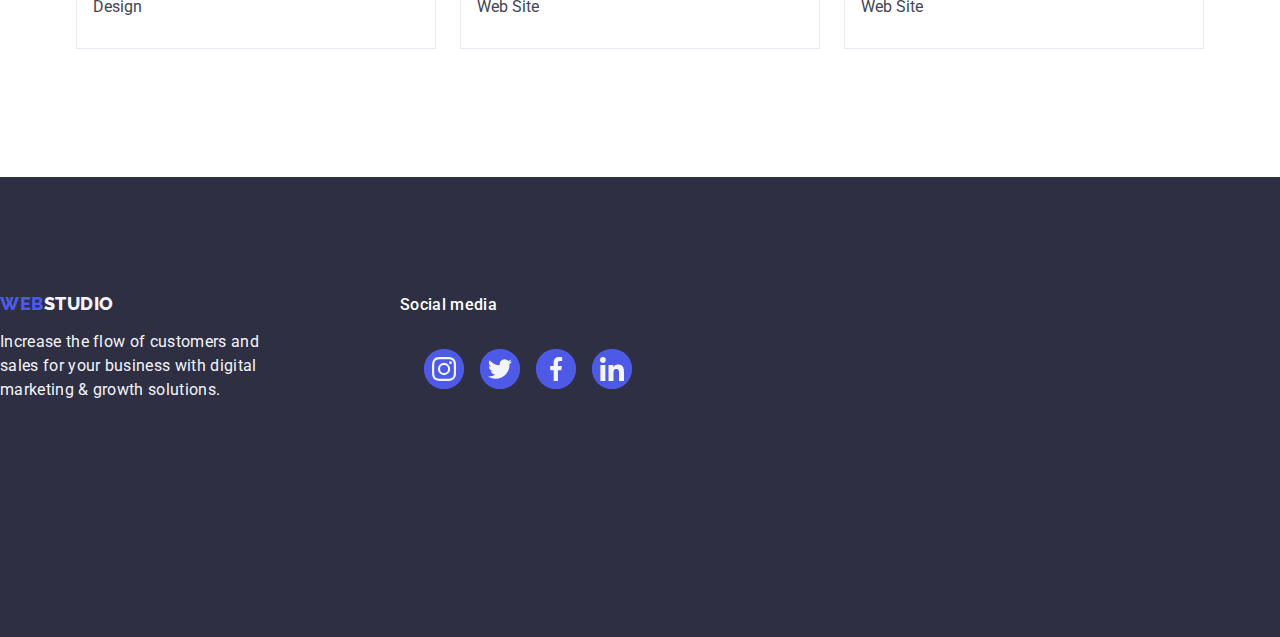
==== commit f4d9dc70: "portf" ====
--- a/portfolio.html
+++ b/portfolio.html
@@ -65,12 +65,10 @@
         </address>
       </div>
     </header>
-<main>
-    
+    <main>
       <!-- Filters section-->
 
       <section class="filters-section-filter list">
-        
         <div class="container container-section-filter">
           <h1 class="visually-hidden">filters-section</h1>
 
@@ -95,227 +93,244 @@
               </button>
             </li>
           </ul>
-        
-      
-                  <!-- Projects section-->
-                   <!-- projects-card_1 -->
-      
-        <ul class="list projects-card-worker">
-          <li class="projects-card-item">
-            <a class="link projects-card-link" href="">
-              <div class="projects-box">
-                <img
-                  class="projects-list-img"
-                  src="./images/p-img1.jpg"
-                  alt="Marketing"
-                  width="360"
-                  height="300"
-                />
-                <p class="overlay-text">
-                  14 Stylish and User-Friendly App Design Concepts · Task
-                  Manager App · Calorie Tracker App · Exotic Fruit Ecommerce App
-                  · Cloud Storage App
-                </p>
-              </div>
-
-              <div class="container-projects-card">
-                <h2 class="projects-card-caption list">Cashless Payment</h2>
-                <p class="projects-card-list-text">Marketing</p>
-              </div>
-            </a>
-          </li>
-
-          <!-- projects-card_2 -->
-          
-          <li class="projects-card-item">
-            <a class="link projects-card-link" href="">
-              <div class="projects-box">
-                <img
-                  class="projects-list-img"
-                  src="./images/p-img2.jpg"
-                  alt="Marketing"
-                  width="360"
-                  height="300"
-                />
-                <p class="overlay-text">
-                  14 Stylish and User-Friendly App Design Concepts · Task
-                  Manager App · Calorie Tracker App · Exotic Fruit Ecommerce App
-                  · Cloud Storage App
-                </p>
-              </div>
-
-              <div class="container-projects-card">
-                <h2 class="projects-card-caption list">Cashless Payment</h2>
-                <p class="projects-card-list-text">Marketing</p>
-              </div>
-            </a>
-          </li>
-
-          <!-- projects-card_3 -->
-          <li class="projects-card-item">
-            <a class="link projects-card-link" href="">
-              <div class="projects-box">
-                <img
-                  class="projects-list-img"
-                  src="./images/p-img3.jpg"
-                  alt="Marketing"
-                  width="360"
-                  height="300"
-                />
-                <p class="overlay-text">
-                  14 Stylish and User-Friendly App Design Concepts · Task
-                  Manager App · Calorie Tracker App · Exotic Fruit Ecommerce App
-                  · Cloud Storage App
-                </p>
-              </div>
-
-              <div class="container-projects-card">
-                <h2 class="projects-card-caption list">Cashless Payment</h2>
-                <p class="projects-card-list-text">Marketing</p>
-              </div>
-            </a>
-          </li>
-           <!-- projects-card_4 -->
-          <li class="projects-card-item">
-            <a class="link projects-card-link" href="">
-              <div class="projects-box">
-                <img
-                  class="projects-list-img"
-                  src="./images/p-img4.jpg"
-                  alt="Marketing"
-                  width="360"
-                  height="300"
-                />
-                <p class="overlay-text">
-                  14 Stylish and User-Friendly App Design Concepts · Task
-                  Manager App · Calorie Tracker App · Exotic Fruit Ecommerce App
-                  · Cloud Storage App
-                </p>
-              </div>
-
-              <div class="container-projects-card">
-                <h2 class="projects-card-caption list">Cashless Payment</h2>
-                <p class="projects-card-list-text">Marketing</p>
-              </div>
-            </a>
-          </li>
-           <!-- projects-card_5 -->
-          <li class="projects-card-item">
-            <a class="link projects-card-link" href="">
-              <div class="projects-box">
-                <img
-                  class="projects-list-img"
-                  src="./images/p-img5.jpg"
-                  alt="Marketing"
-                  width="360"
-                  height="300"
-                />
-                <p class="overlay-text">
-                  14 Stylish and User-Friendly App Design Concepts · Task
-                  Manager App · Calorie Tracker App · Exotic Fruit Ecommerce App
-                  · Cloud Storage App
-                </p>
-              </div>
-
-              <div class="container-projects-card">
-                <h2 class="projects-card-caption list">Cashless Payment</h2>
-                <p class="projects-card-list-text">Marketing</p>
-              </div>
-            </a>
-          </li>
-           <!-- projects-card_6 -->
-          <li class="projects-card-item">
-            <a class="link projects-card-link" href="">
-              <div class="projects-box">
-                <img
-                  class="projects-list-img"
-                  src="./images/p-img6.jpg"
-                  alt="Marketing"
-                  width="360"
-                  height="300"
-                />
-                <p class="overlay-text">
-                  14 Stylish and User-Friendly App Design Concepts · Task
-                  Manager App · Calorie Tracker App · Exotic Fruit Ecommerce App
-                  · Cloud Storage App
-                </p>
-              </div>
-
-              <div class="container-projects-card">
-                <h2 class="projects-card-caption list">Cashless Payment</h2>
-                <p class="projects-card-list-text">Marketing</p>
-              </div>
-            </a>
-          </li>
-
-          <!-- projects-card_7 -->
-          <li class="projects-card-item">
-            <a class="link projects-card-link" href="">
-              <div class="projects-box">
-                <img
-                  class="projects-list-img"
-                  src="./images/p-img7.jpg"
-                  alt="Marketing"
-                  width="360"
-                  height="300"
-                />
-                <p class="overlay-text">
-                  14 Stylish and User-Friendly App Design Concepts · Task
-                  Manager App · Calorie Tracker App · Exotic Fruit Ecommerce App
-                  · Cloud Storage App
-                </p>
-              </div>
-
-              <div class="container-projects-card">
-                <h2 class="projects-card-caption list">Cashless Payment</h2>
-                <p class="projects-card-list-text">Marketing</p>
-              </div>
-            </a>
-          </li>
-
-          <!-- projects-card_8 -->
-          <li class="projects-card-item">
-            <a class="link projects-card-link" href="">
-              <div class="projects-box">
-                <img
-                  class="projects-list-img"
-                  src="./images/p-img8.jpg"
-                  alt="Web Site"
-                  width="360"
-                  height="300"
-                />
-              </div>
-
-              <div class="container-projects-card">
-                <h2 class="projects-card-caption list">Organic Food</h2>
-                <p class="projects-card-list-text">Web Site</p>
-              </div>
-            </a>
-          </li>
-
-          <!-- projects-card_9 -->
-          <li class="projects-card-item">
-            <a class="link projects-card-link" href="">
-              <div class="projects-box">
-                <img
-                  class="projects-list-img"
-                  src="./images/p-img9.jpg"
-                  alt="Web Site"
-                  width="360"
-                  height="300"
-                />
-              </div>
-
-              <div class="container-projects-card">
-                <h2 class="projects-card-caption list">Fresh Coffee</h2>
-                <p class="projects-card-list-text">Web Site</p>
-              </div>
-            </a>
-          </li>
-        </ul>
-      </div>
+
+          <!-- Projects section-->
+          <!-- projects-card_1 -->
+
+          <ul class="list projects-card-worker">
+            <li class="projects-card-item">
+              <a class="link projects-card-link" href="">
+                <div class="projects-box">
+                  <img
+                    class="projects-list-img"
+                    src="./images/p-img1.jpg"
+                    alt="Marketing"
+                    width="360"
+                    height="300"
+                  />
+                  <p class="overlay-text">
+                    14 Stylish and User-Friendly App Design Concepts · Task
+                    Manager App · Calorie Tracker App · Exotic Fruit Ecommerce
+                    App · Cloud Storage App
+                  </p>
+                </div>
+
+                <div class="container-projects-card">
+                  <h2 class="projects-card-caption list">
+                    Banking App Interface Concept
+                  </h2>
+                  <p class="projects-card-list-text">App</p>
+                </div>
+              </a>
+            </li>
+
+            <!-- projects-card_2 -->
+
+            <li class="projects-card-item">
+              <a class="link projects-card-link" href="">
+                <div class="projects-box">
+                  <img
+                    class="projects-list-img"
+                    src="./images/p-img2.jpg"
+                    alt="Marketing"
+                    width="360"
+                    height="300"
+                  />
+                  <p class="overlay-text">
+                    14 Stylish and User-Friendly App Design Concepts · Task
+                    Manager App · Calorie Tracker App · Exotic Fruit Ecommerce
+                    App · Cloud Storage App
+                  </p>
+                </div>
+
+                <div class="container-projects-card">
+                  <h2 class="projects-card-caption list">Cashless Payment</h2>
+                  <p class="projects-card-list-text">Marketing</p>
+                </div>
+              </a>
+            </li>
+
+            <!-- projects-card_3 -->
+            <li class="projects-card-item">
+              <a class="link projects-card-link" href="">
+                <div class="projects-box">
+                  <img
+                    class="projects-list-img"
+                    src="./images/p-img3.jpg"
+                    alt="Marketing"
+                    width="360"
+                    height="300"
+                  />
+                  <p class="overlay-text">
+                    14 Stylish and User-Friendly App Design Concepts · Task
+                    Manager App · Calorie Tracker App · Exotic Fruit Ecommerce
+                    App · Cloud Storage App
+                  </p>
+                </div>
+
+                <div class="container-projects-card">
+                  <h2 class="projects-card-caption list">Meditation App</h2>
+                  <p class="projects-card-list-text">App</p>
+                </div>
+              </a>
+            </li>
+            <!-- projects-card_4 -->
+            <li class="projects-card-item">
+              <a class="link projects-card-link" href="">
+                <div class="projects-box">
+                  <img
+                    class="projects-list-img"
+                    src="./images/p-img4.jpg"
+                    alt="Marketing"
+                    width="360"
+                    height="300"
+                  />
+                  <p class="overlay-text">
+                    14 Stylish and User-Friendly App Design Concepts · Task
+                    Manager App · Calorie Tracker App · Exotic Fruit Ecommerce
+                    App · Cloud Storage App
+                  </p>
+                </div>
+
+                <div class="container-projects-card">
+                  <h2 class="projects-card-caption list">Taxi Service</h2>
+                  <p class="projects-card-list-text">Marketing</p>
+                </div>
+              </a>
+            </li>
+            <!-- projects-card_5 -->
+            <li class="projects-card-item">
+              <a class="link projects-card-link" href="">
+                <div class="projects-box">
+                  <img
+                    class="projects-list-img"
+                    src="./images/p-img5.jpg"
+                    alt="Marketing"
+                    width="360"
+                    height="300"
+                  />
+                  <p class="overlay-text">
+                    14 Stylish and User-Friendly App Design Concepts · Task
+                    Manager App · Calorie Tracker App · Exotic Fruit Ecommerce
+                    App · Cloud Storage App
+                  </p>
+                </div>
+
+                <div class="container-projects-card">
+                  <h2 class="projects-card-caption list">
+                    Screen Illustrations
+                  </h2>
+                  <p class="projects-card-list-text">Design</p>
+                </div>
+              </a>
+            </li>
+            <!-- projects-card_6 -->
+            <li class="projects-card-item">
+              <a class="link projects-card-link" href="">
+                <div class="projects-box">
+                  <img
+                    class="projects-list-img"
+                    src="./images/p-img6.jpg"
+                    alt="Marketing"
+                    width="360"
+                    height="300"
+                  />
+                  <p class="overlay-text">
+                    14 Stylish and User-Friendly App Design Concepts · Task
+                    Manager App · Calorie Tracker App · Exotic Fruit Ecommerce
+                    App · Cloud Storage App
+                  </p>
+                </div>
+
+                <div class="container-projects-card">
+                  <h2 class="projects-card-caption list">Online Courses</h2>
+                  <p class="projects-card-list-text">Marketing</p>
+                </div>
+              </a>
+            </li>
+
+            <!-- projects-card_7 -->
+            <li class="projects-card-item">
+              <a class="link projects-card-link" href="">
+                <div class="projects-box">
+                  <img
+                    class="projects-list-img"
+                    src="./images/p-img7.jpg"
+                    alt="Marketing"
+                    width="360"
+                    height="300"
+                  />
+                  <p class="overlay-text">
+                    14 Stylish and User-Friendly App Design Concepts · Task
+                    Manager App · Calorie Tracker App · Exotic Fruit Ecommerce
+                    App · Cloud Storage App
+                  </p>
+                </div>
+
+                <div class="container-projects-card">
+                  <h2 class="projects-card-caption list">
+                    Instagram Stories Concept Design
+                  </h2>
+                  <p class="projects-card-list-text">Design</p>
+                </div>
+              </a>
+            </li>
+
+            <!-- projects-card_8 -->
+            <li class="projects-card-item">
+              <a class="link projects-card-link" href="">
+                <div class="projects-box">
+                  <img
+                    class="projects-list-img"
+                    src="./images/p-img7.jpg"
+                    alt="Marketing"
+                    width="360"
+                    height="300"
+                  />
+                  <p class="overlay-text">
+                    14 Stylish and User-Friendly App Design Concepts · Task
+                    Manager App · Calorie Tracker App · Exotic Fruit Ecommerce
+                    App · Cloud Storage App
+                  </p>
+                </div>
+
+                <div class="container-projects-card">
+                  <h2 class="projects-card-caption list">
+                    Organic Food Web Site
+                  </h2>
+                  <p class="projects-card-list-text">Web Site</p>
+                </div>
+              </a>
+            </li>
+
+            <!-- projects-card_9 -->
+            <li class="projects-card-item">
+              <a class="link projects-card-link" href="">
+                <div class="projects-box">
+                  <img
+                    class="projects-list-img"
+                    src="./images/p-img7.jpg"
+                    alt="Marketing"
+                    width="360"
+                    height="300"
+                  />
+                  <p class="overlay-text">
+                    14 Stylish and User-Friendly App Design Concepts · Task
+                    Manager App · Calorie Tracker App · Exotic Fruit Ecommerce
+                    App · Cloud Storage App
+                  </p>
+                </div>
+
+                <div class="container-projects-card">
+                  <h2 class="projects-card-caption list">Fresh Coffee</h2>
+                  <p class="projects-card-list-text">Web Site</p>
+                </div>
+              </a>
+            </li>
+          </ul>
+        </div>
       </section>
-   </main>
+    </main>
 
     <!--Footer section-->
 
--- a/css/styles.css
+++ b/css/styles.css
@@ -711,11 +711,14 @@
 
 .projects-card-link {
   display: block;
+  box-shadow: 250ms cubic-bezier(0.4, 0, 0.2, 1);
    
 }
 .projects-card-link:hover,
 .projects-card-link:focus {
-  transform: translateX(0);
+  transform: translateY(0%);
+  transition: box-shadow 250ms cubic-bezier(0.4, 0, 0.2, 1);
+  
   box-shadow: 0px 1px 6px rgba(46, 47, 66, 0.08), 0px 1px 1px rgba(46, 47, 66, 0.16), 0px 2px 1px rgba(46, 47, 66, 0.08);
 }
 
@@ -735,15 +738,17 @@
   left: 0; 
   width: 100%;
   height: 100%;                
-  padding: 40px;
-  transform: translateX(-100%);   
+  padding: 40px 32px;
+  transform: translateY(100%);  
   background: var(--iris, #4D5AE5);
   color: var(--cloud, #F4F4FD);      
   font-size: 16px;
   font-style: normal;
   font-weight: 400;
   line-height: 1.5;  
-  transition: box-shadow 250ms linear;  
+  transition: box-shadow 250ms linear; 
+  letter-spacing: 0.02em; 
+  transition: transform 250ms cubic-bezier(0.4, 0, 0.2, 1);  
 }
 .overlay-text:hover .overlay,
 .overlay-text:focus .overlay {
@@ -776,6 +781,7 @@
   font-style: normal;
   font-weight: 400;
   text-decoration: none;
+   
   
 }
 .projects-card-list-text:hover,
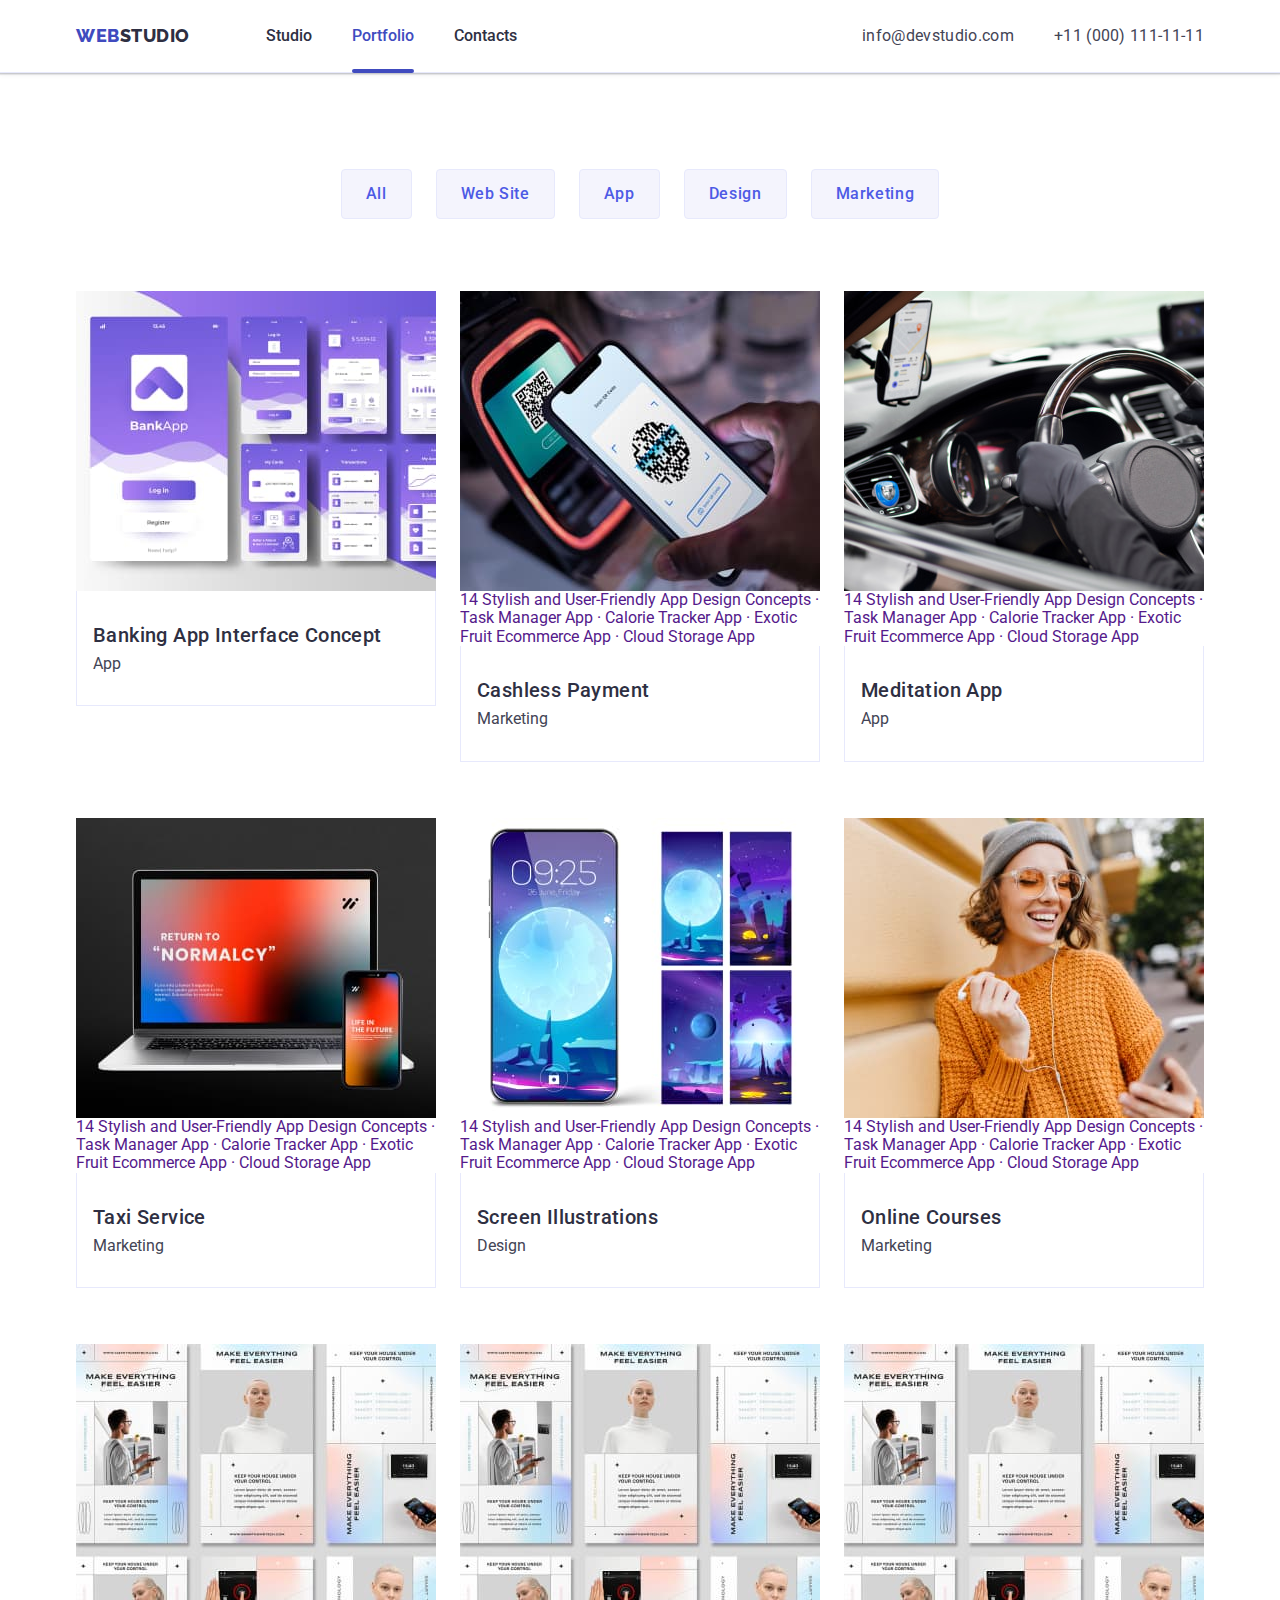
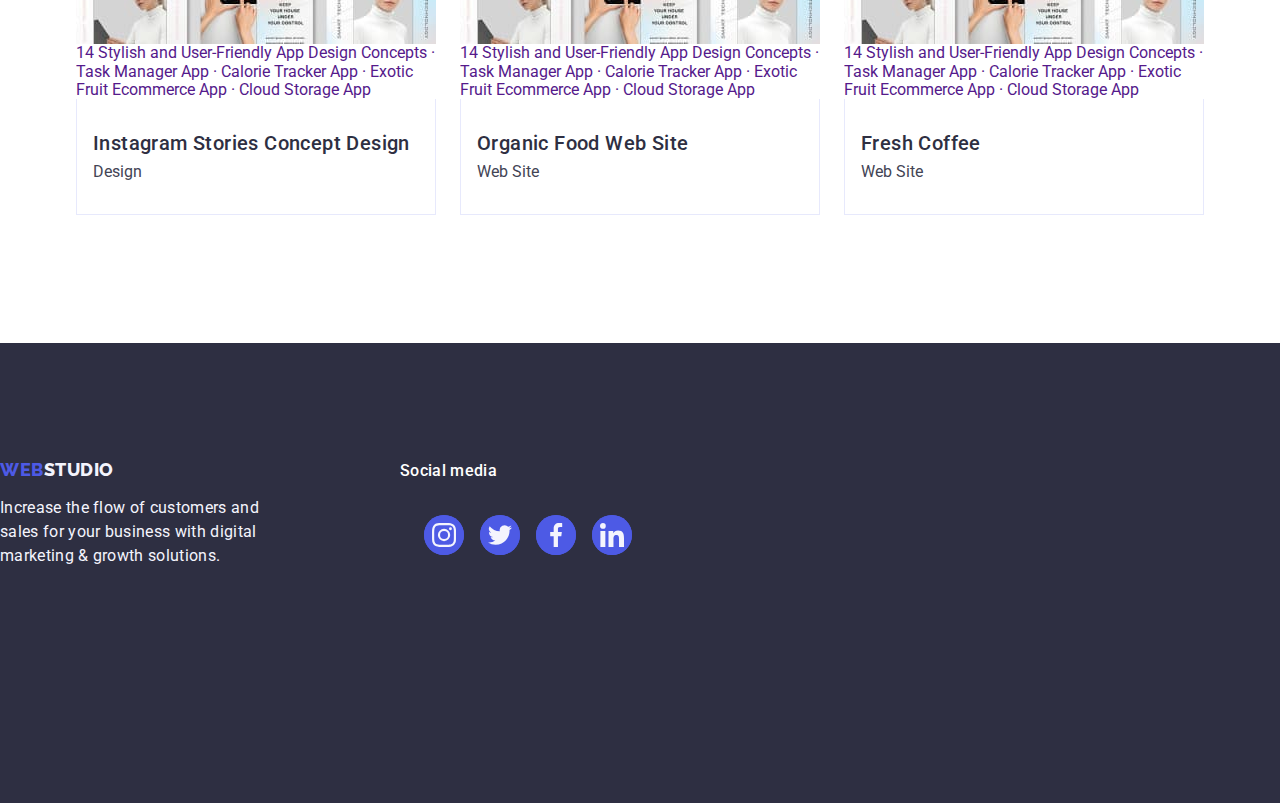
==== commit 72c7a601: "overlay" ====
--- a/portfolio.html
+++ b/portfolio.html
@@ -108,7 +108,7 @@
                     width="360"
                     height="300"
                   />
-                  <p class="overlay-text">
+                  <p class="overlay">
                     14 Stylish and User-Friendly App Design Concepts · Task
                     Manager App · Calorie Tracker App · Exotic Fruit Ecommerce
                     App · Cloud Storage App
--- a/css/styles.css
+++ b/css/styles.css
@@ -706,19 +706,17 @@
   width: calc((100% - 48px) / 3);
   overflow: hidden; 
   display: block;
+  
+}
+
+.projects-card-link {
+  display: block;  
+  transform: translateY(0%); 
   transition: box-shadow 250ms cubic-bezier(0.4, 0, 0.2, 1);  
-}
-
-.projects-card-link {
-  display: block;
-  box-shadow: 250ms cubic-bezier(0.4, 0, 0.2, 1);
-   
 }
 .projects-card-link:hover,
 .projects-card-link:focus {
-  transform: translateY(0%);
-  transition: box-shadow 250ms cubic-bezier(0.4, 0, 0.2, 1);
-  
+  transform: translateY(0%);  
   box-shadow: 0px 1px 6px rgba(46, 47, 66, 0.08), 0px 1px 1px rgba(46, 47, 66, 0.16), 0px 2px 1px rgba(46, 47, 66, 0.08);
 }
 
@@ -729,7 +727,7 @@
 .projects-list-img {
   display: block;
 }
-.overlay-text {
+.overlay {
   position: absolute;
   display: flex;
   align-items: center;
@@ -739,20 +737,19 @@
   width: 100%;
   height: 100%;                
   padding: 40px 32px;
-  transform: translateY(100%);  
+  transform: translateY(-100%);  
   background: var(--iris, #4D5AE5);
   color: var(--cloud, #F4F4FD);      
   font-size: 16px;
   font-style: normal;
   font-weight: 400;
-  line-height: 1.5;  
-  transition: box-shadow 250ms linear; 
+  line-height: 1.5;    
   letter-spacing: 0.02em; 
   transition: transform 250ms cubic-bezier(0.4, 0, 0.2, 1);  
 }
-.overlay-text:hover .overlay,
-.overlay-text:focus .overlay {
-  transform: translateX(0);
+.projects-card-link:hover .overlay,
+.projects-card-link:focus .overlay {  
+  transform: translateY(0%);
 }
 .container-projects-card {
   padding: 32px 16px;
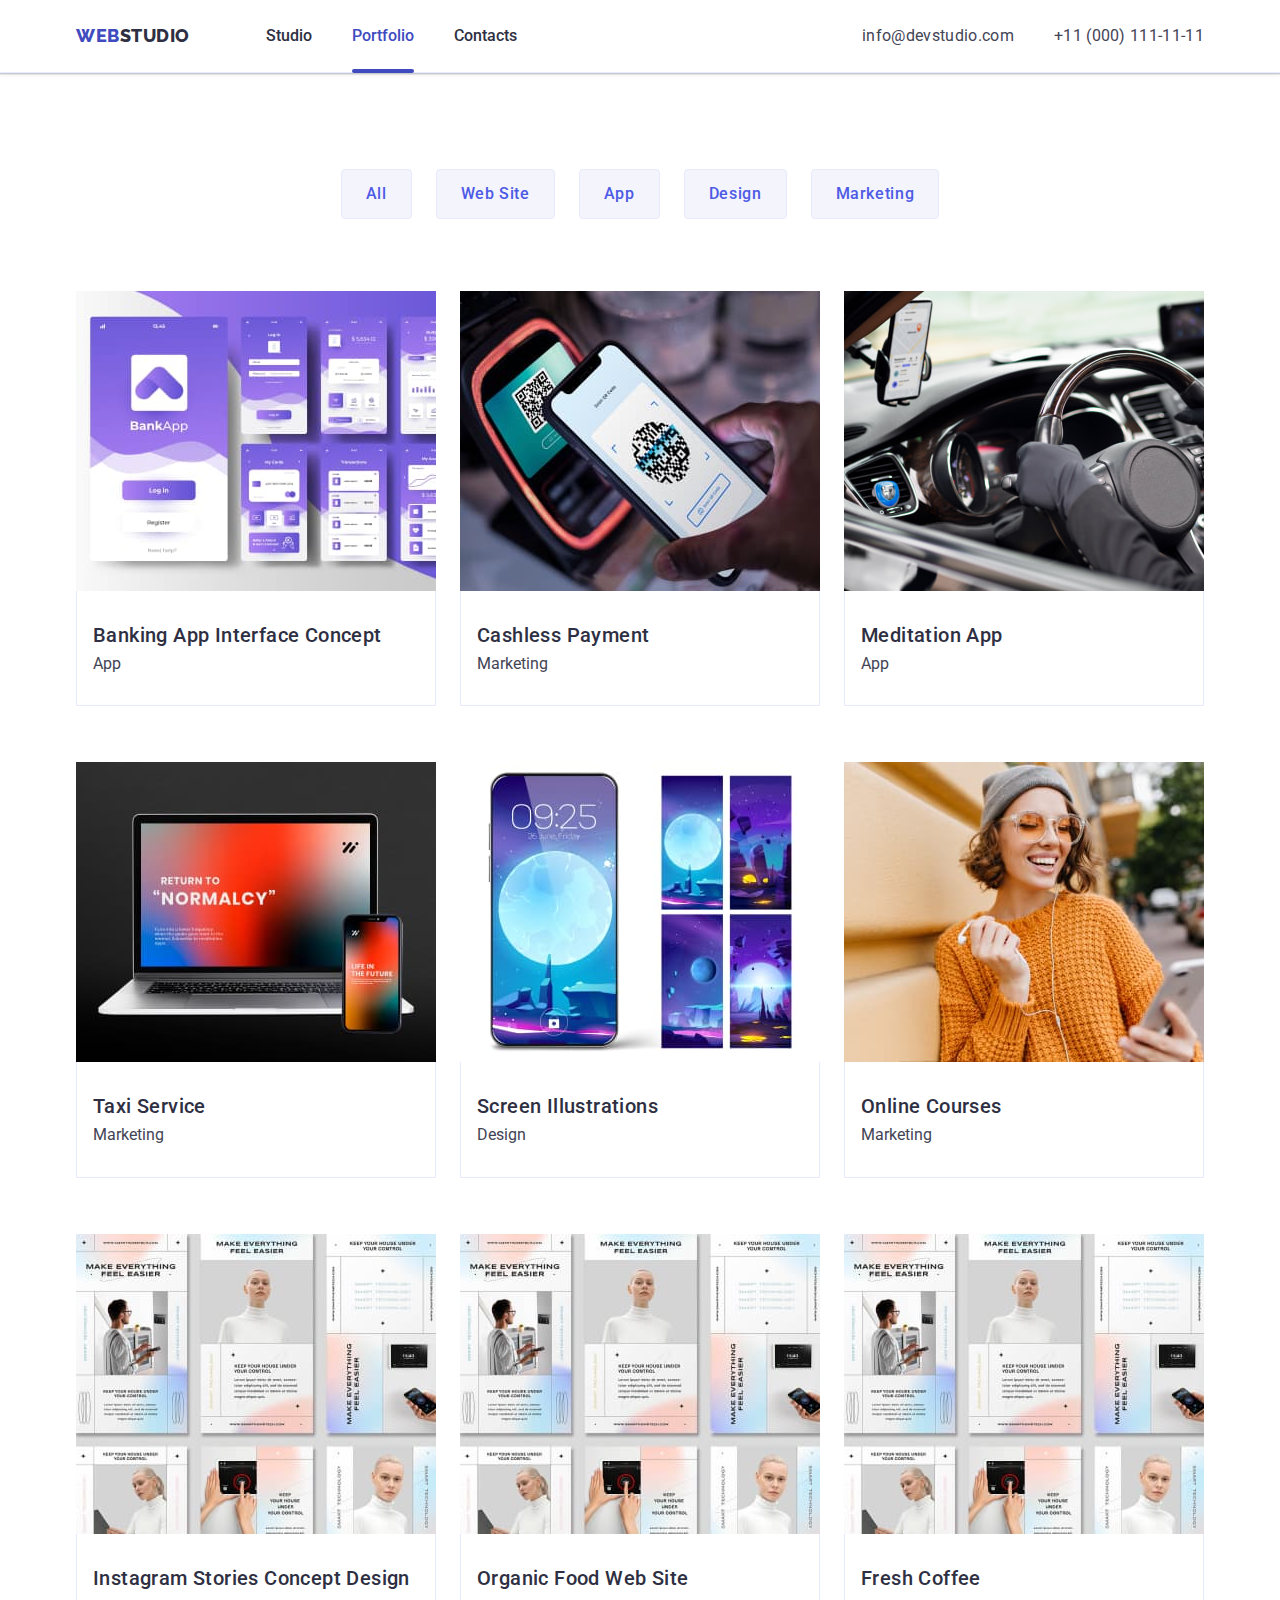
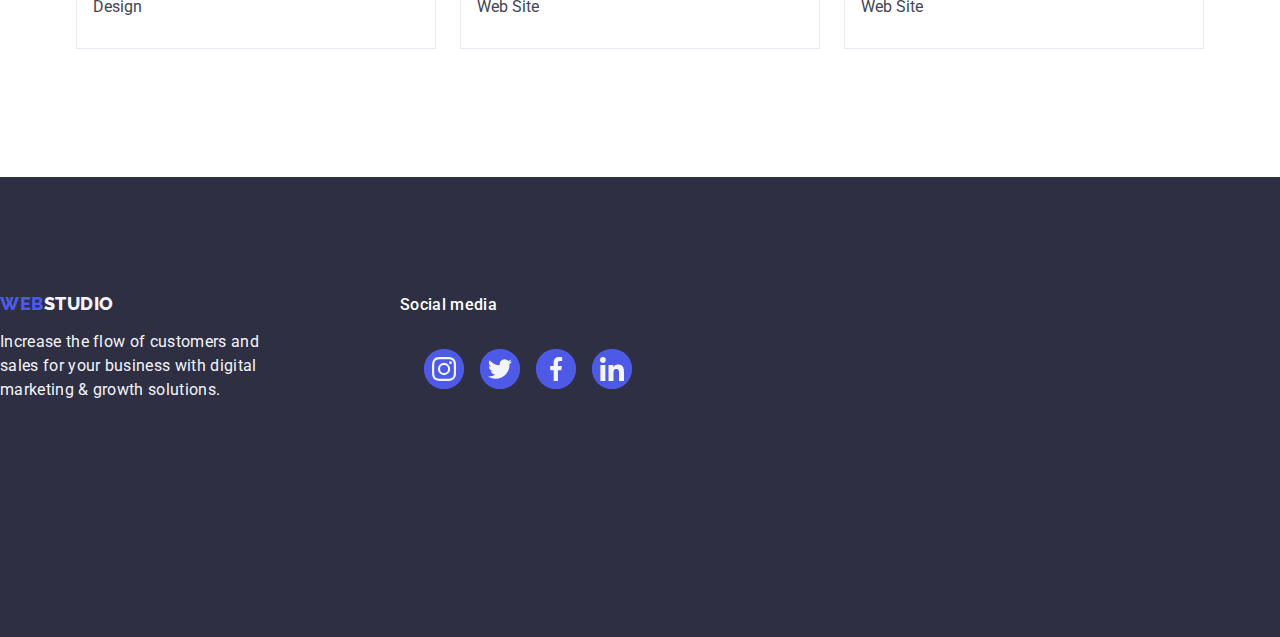
==== commit ea9f4622: "overlay" ====
--- a/portfolio.html
+++ b/portfolio.html
@@ -136,7 +136,7 @@
                     width="360"
                     height="300"
                   />
-                  <p class="overlay-text">
+                  <p class="overlay">
                     14 Stylish and User-Friendly App Design Concepts · Task
                     Manager App · Calorie Tracker App · Exotic Fruit Ecommerce
                     App · Cloud Storage App
@@ -161,7 +161,7 @@
                     width="360"
                     height="300"
                   />
-                  <p class="overlay-text">
+                  <p class="overlay">
                     14 Stylish and User-Friendly App Design Concepts · Task
                     Manager App · Calorie Tracker App · Exotic Fruit Ecommerce
                     App · Cloud Storage App
@@ -185,7 +185,7 @@
                     width="360"
                     height="300"
                   />
-                  <p class="overlay-text">
+                  <p class="overlay">
                     14 Stylish and User-Friendly App Design Concepts · Task
                     Manager App · Calorie Tracker App · Exotic Fruit Ecommerce
                     App · Cloud Storage App
@@ -209,7 +209,7 @@
                     width="360"
                     height="300"
                   />
-                  <p class="overlay-text">
+                  <p class="overlay">
                     14 Stylish and User-Friendly App Design Concepts · Task
                     Manager App · Calorie Tracker App · Exotic Fruit Ecommerce
                     App · Cloud Storage App
@@ -235,7 +235,7 @@
                     width="360"
                     height="300"
                   />
-                  <p class="overlay-text">
+                  <p class="overlay">
                     14 Stylish and User-Friendly App Design Concepts · Task
                     Manager App · Calorie Tracker App · Exotic Fruit Ecommerce
                     App · Cloud Storage App
@@ -260,7 +260,7 @@
                     width="360"
                     height="300"
                   />
-                  <p class="overlay-text">
+                  <p class="overlay">
                     14 Stylish and User-Friendly App Design Concepts · Task
                     Manager App · Calorie Tracker App · Exotic Fruit Ecommerce
                     App · Cloud Storage App
@@ -287,7 +287,7 @@
                     width="360"
                     height="300"
                   />
-                  <p class="overlay-text">
+                  <p class="overlay">
                     14 Stylish and User-Friendly App Design Concepts · Task
                     Manager App · Calorie Tracker App · Exotic Fruit Ecommerce
                     App · Cloud Storage App
@@ -314,7 +314,7 @@
                     width="360"
                     height="300"
                   />
-                  <p class="overlay-text">
+                  <p class="overlay">
                     14 Stylish and User-Friendly App Design Concepts · Task
                     Manager App · Calorie Tracker App · Exotic Fruit Ecommerce
                     App · Cloud Storage App
--- a/css/styles.css
+++ b/css/styles.css
@@ -737,7 +737,7 @@
   width: 100%;
   height: 100%;                
   padding: 40px 32px;
-  transform: translateY(-100%);  
+  transform: translateY(100%);  
   background: var(--iris, #4D5AE5);
   color: var(--cloud, #F4F4FD);      
   font-size: 16px;
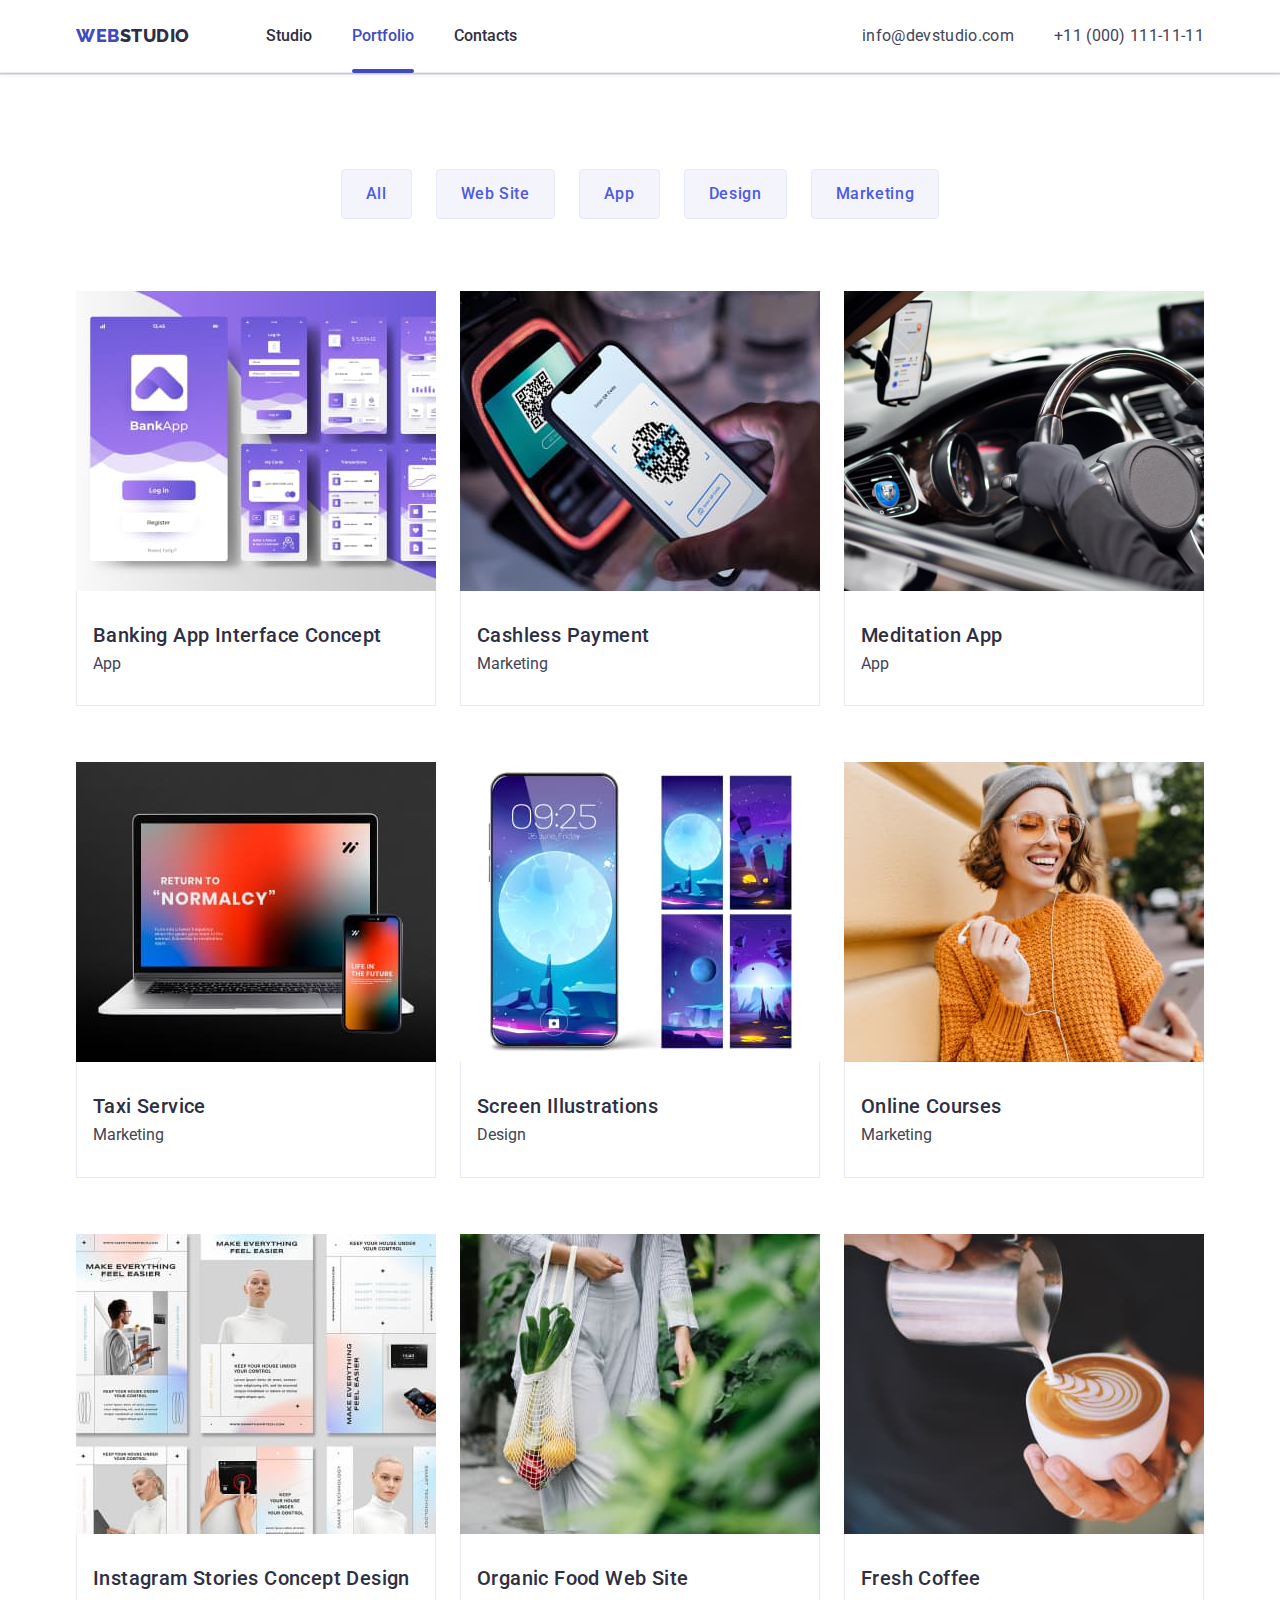
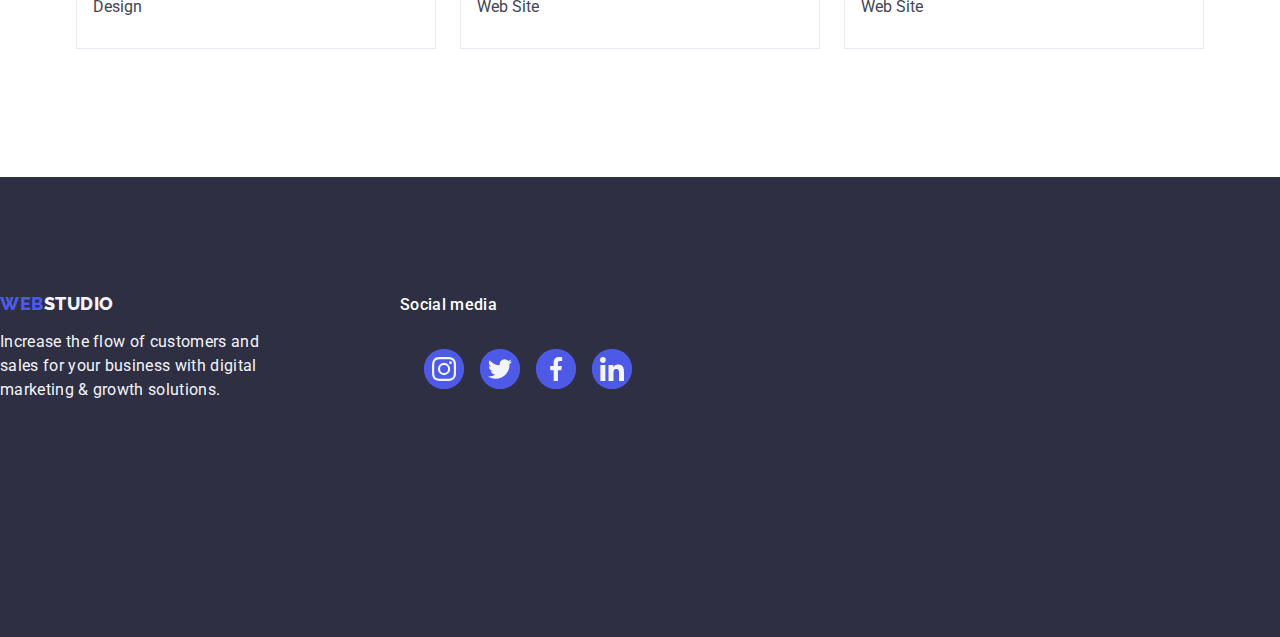
==== commit 38c6e45f: "foto" ====
--- a/portfolio.html
+++ b/portfolio.html
@@ -282,7 +282,7 @@
                 <div class="projects-box">
                   <img
                     class="projects-list-img"
-                    src="./images/p-img7.jpg"
+                    src="./images/p-img8.jpg"
                     alt="Marketing"
                     width="360"
                     height="300"
@@ -309,7 +309,7 @@
                 <div class="projects-box">
                   <img
                     class="projects-list-img"
-                    src="./images/p-img7.jpg"
+                    src="./images/p-img9.jpg"
                     alt="Marketing"
                     width="360"
                     height="300"
